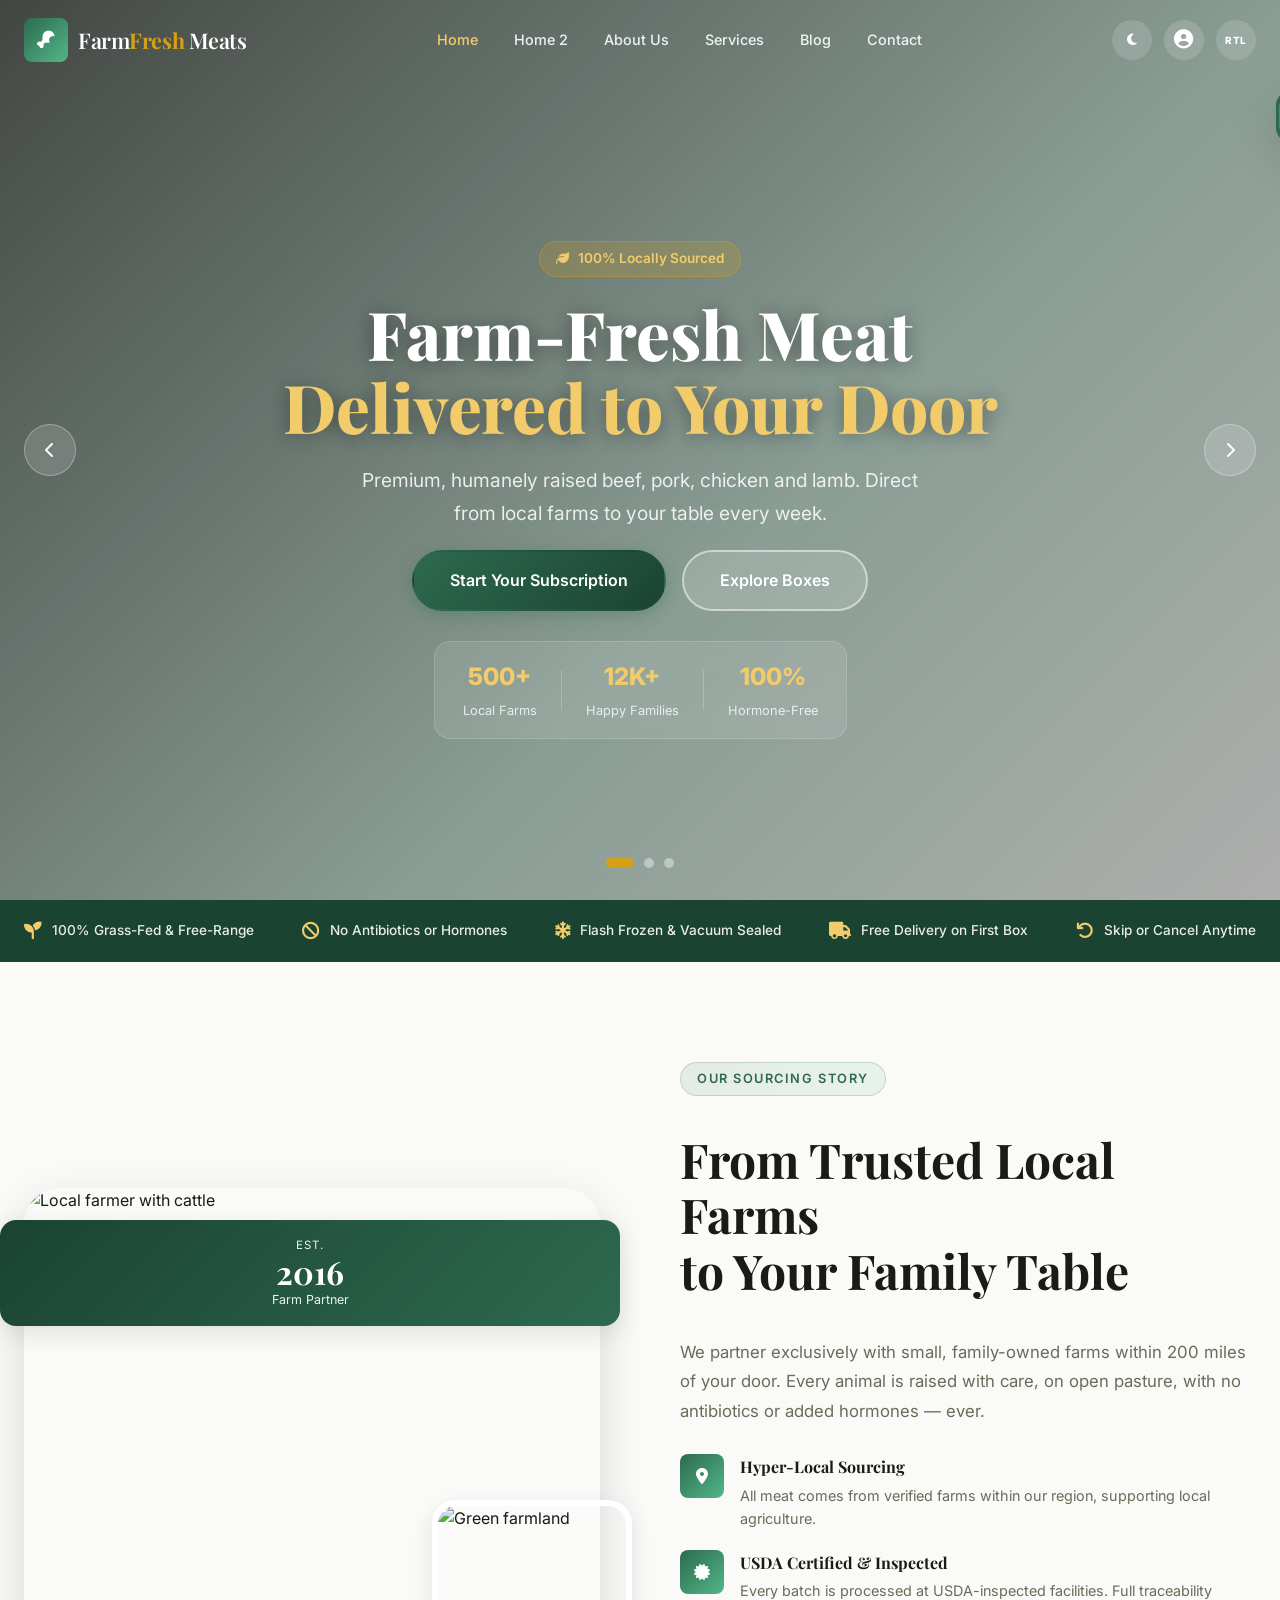
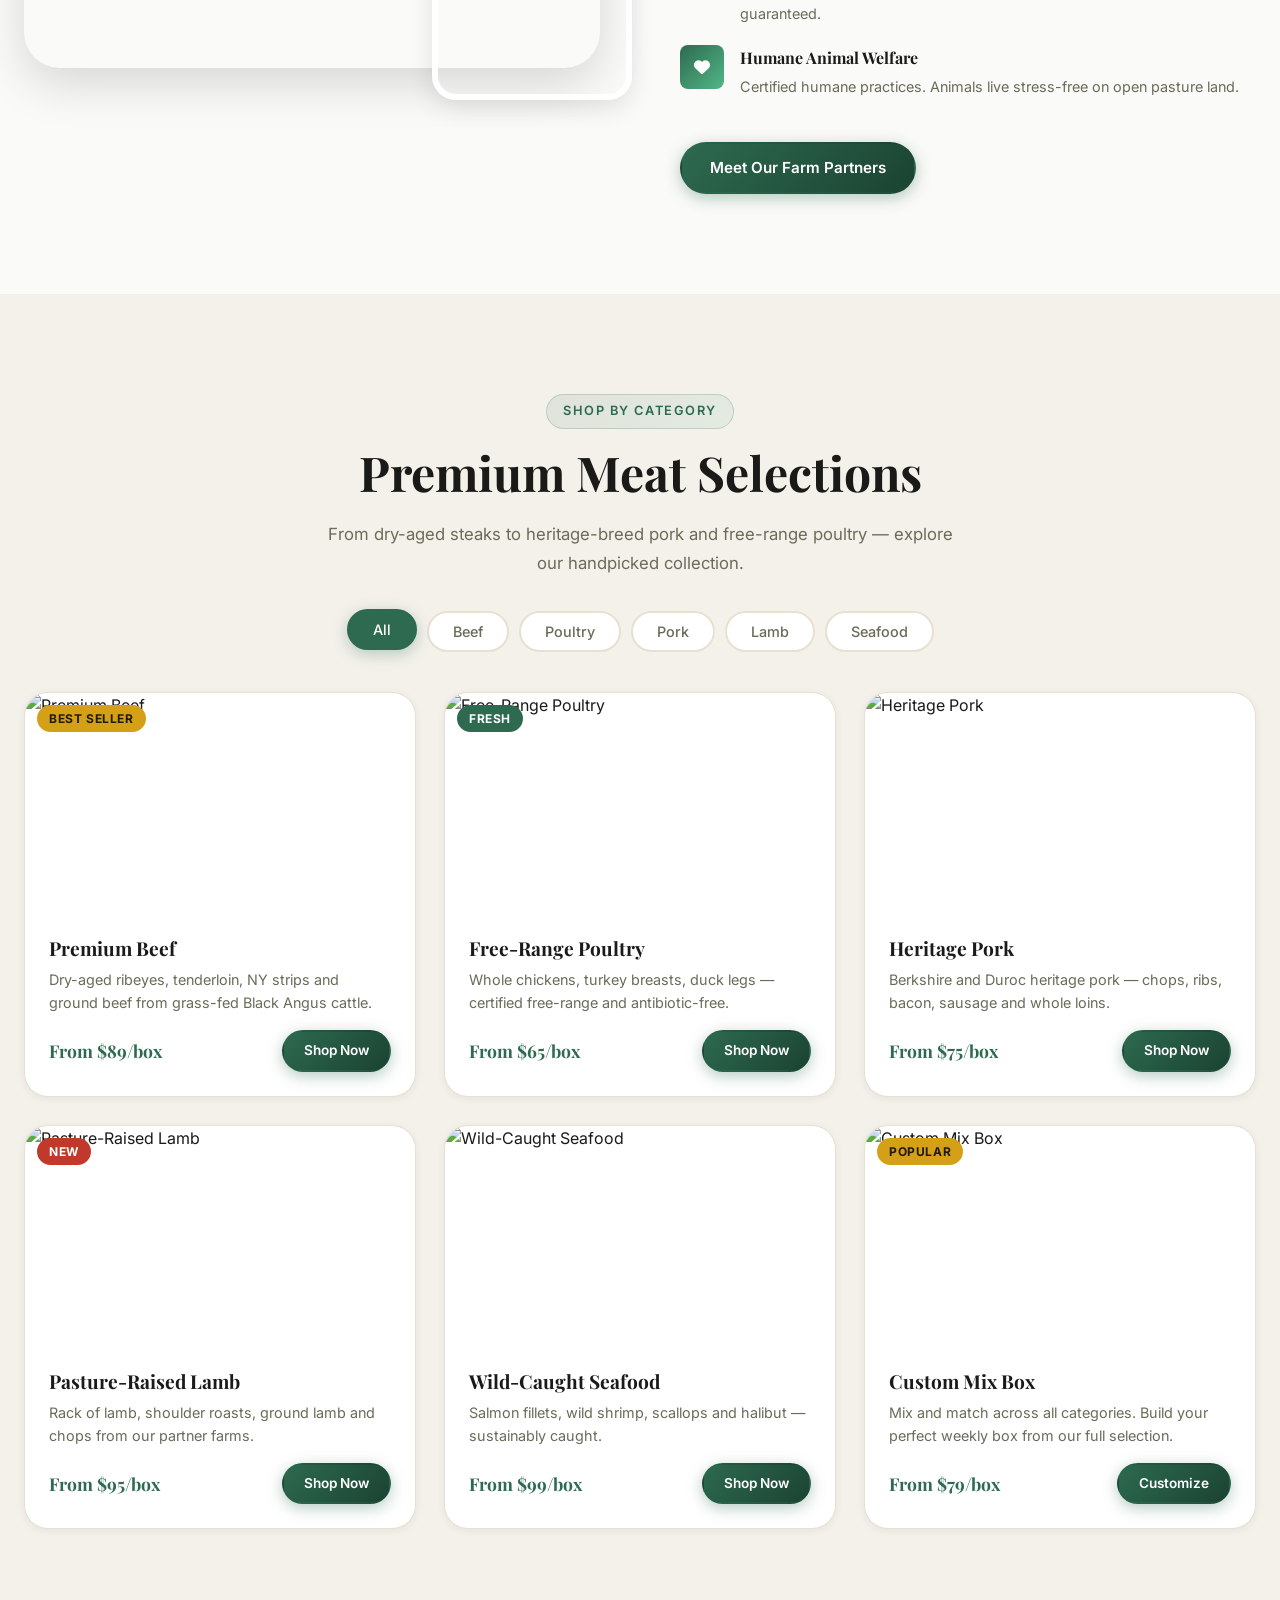
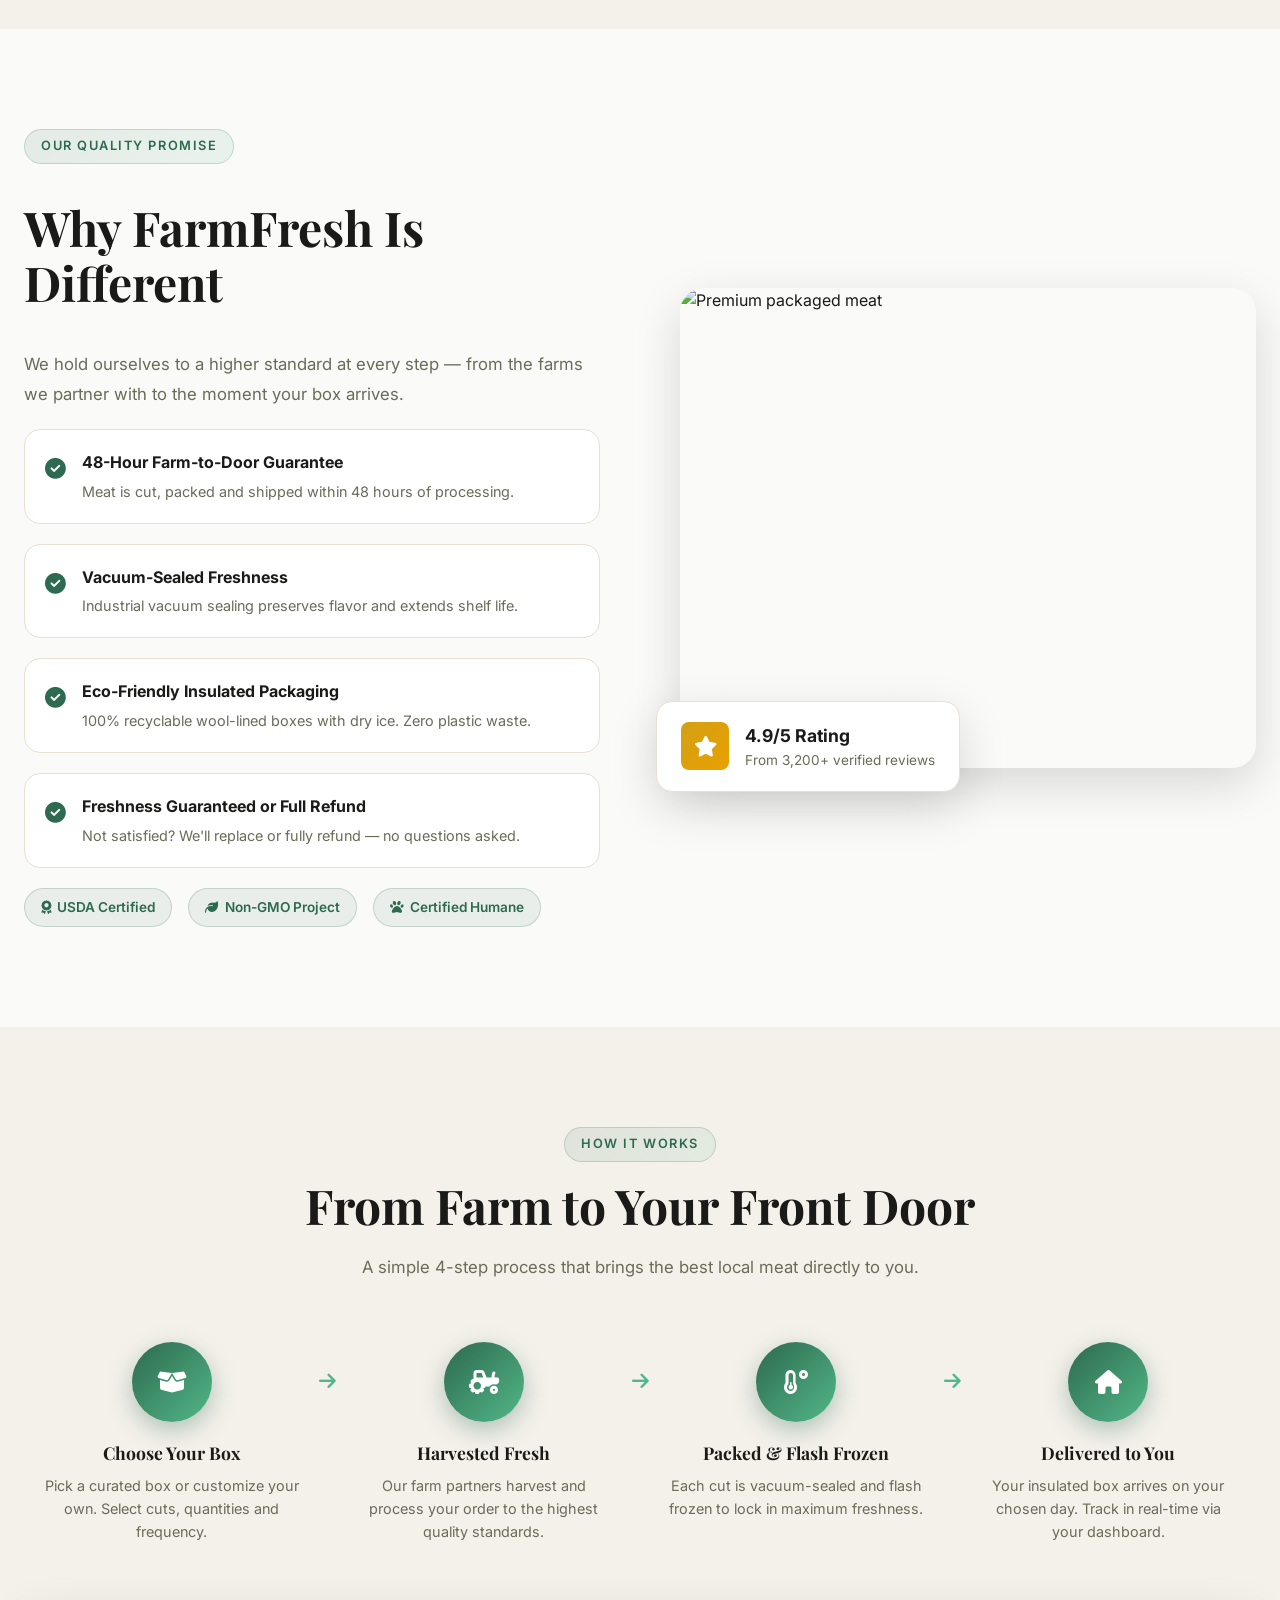
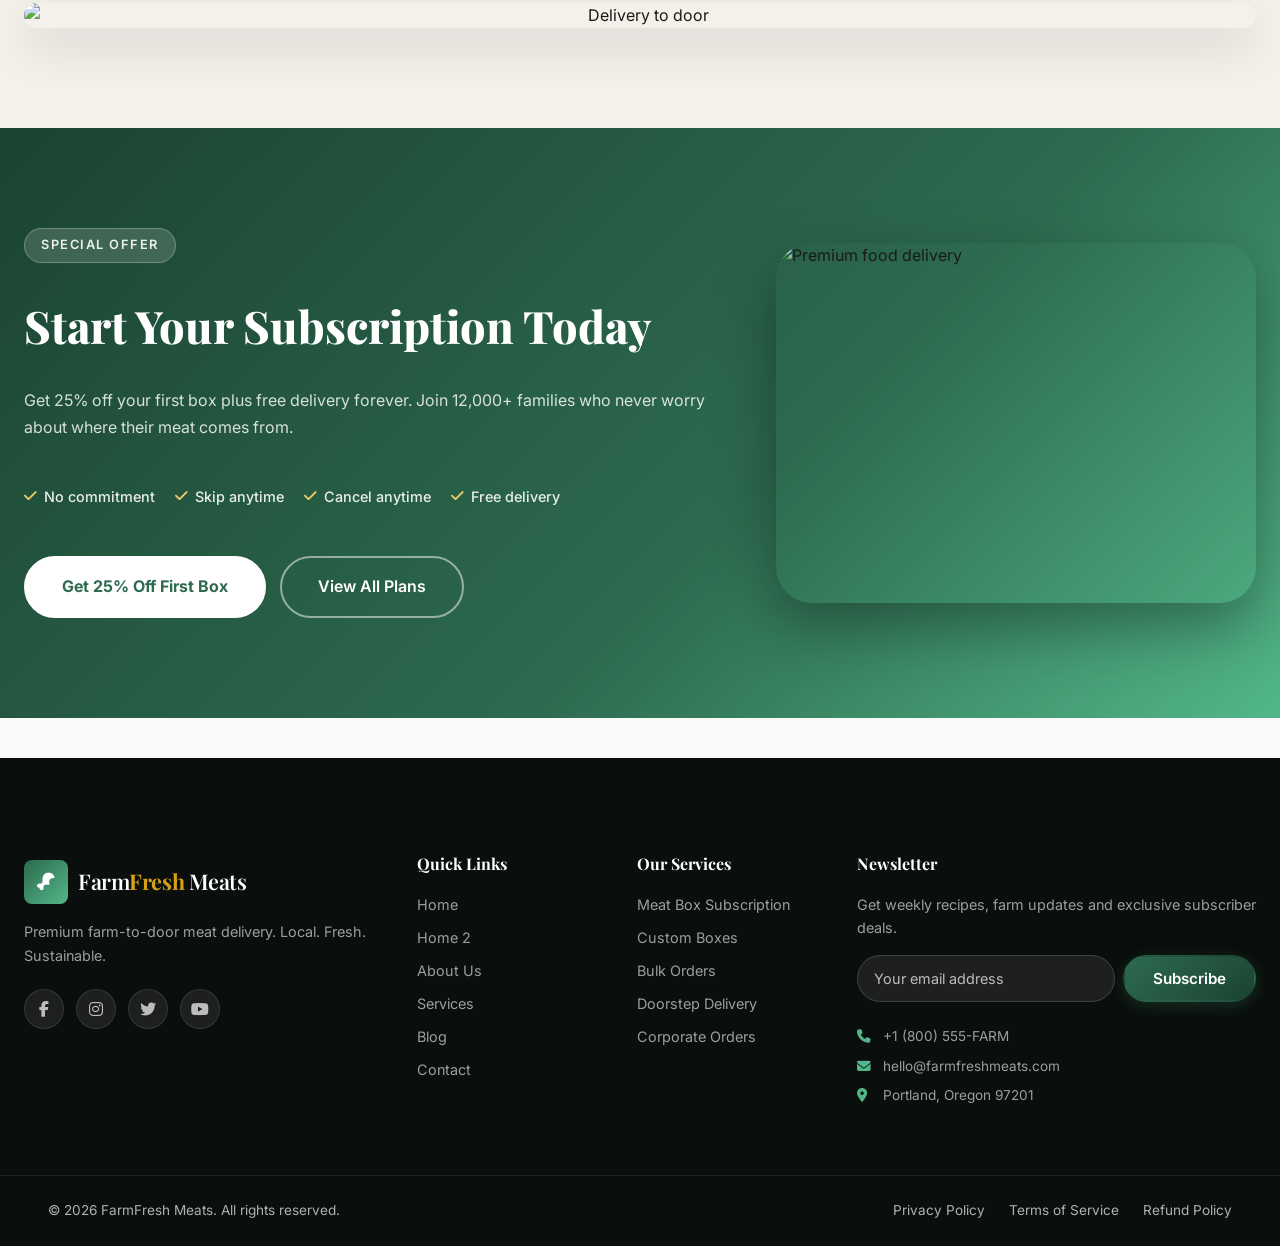
==== index.html @ 93641ef2 "first commit" ====
<!DOCTYPE html>
<html lang="en" data-theme="light">
<head>
  <meta charset="UTF-8" />
  <meta name="viewport" content="width=device-width, initial-scale=1.0" />
  <title>FarmFresh Meats – Premium Local Meat & Poultry Delivery</title>
  <meta name="description" content="Farm-to-door premium meat and poultry subscriptions. Fresh, local, humanely raised. Delivered weekly to your door." />
  <link rel="preconnect" href="https://fonts.googleapis.com" />
  <link href="https://fonts.googleapis.com/css2?family=Playfair+Display:wght@400;600;700;800&family=Inter:wght@300;400;500;600;700&display=swap" rel="stylesheet" />
  <link rel="stylesheet" href="https://cdnjs.cloudflare.com/ajax/libs/font-awesome/6.5.0/css/all.min.css" />
  <link rel="icon" type="image/svg+xml" href="favicon.svg" />
  <link rel="apple-touch-icon" href="favicon.svg" />
  <link rel="stylesheet" href="css/style.css" />
</head>
<body>

<!-- ===== NAVBAR ===== -->
<nav class="navbar" id="navbar">
  <div class="container nav-container">
    <a href="index.html" class="nav-logo">
      <span class="logo-icon"><i class="fas fa-drumstick-bite"></i></span>
      <span class="logo-text">Farm<strong>Fresh</strong> Meats</span>
    </a>
    <ul class="nav-menu" id="navMenu">
      <li class="nav-item"><a href="index.html" class="nav-link active">Home</a></li>
      <li class="nav-item"><a href="home2.html" class="nav-link">Home 2</a></li>
      <li class="nav-item"><a href="about.html" class="nav-link">About Us</a></li>
      <li class="nav-item"><a href="services.html" class="nav-link">Services</a></li>
      <li class="nav-item"><a href="blog.html" class="nav-link">Blog</a></li>
      <li class="nav-item"><a href="contact.html" class="nav-link">Contact</a></li>
    </ul>
    <div class="nav-actions">
      <button class="theme-toggle" id="themeToggle" aria-label="Toggle dark mode">
        <i class="fas fa-moon" id="themeIcon"></i>
      </button>
      <div class="profile-menu">
        <button class="profile-toggle" id="profileToggle" aria-label="Account menu" aria-haspopup="true" aria-expanded="false"><i class="fas fa-circle-user"></i></button>
        <ul class="profile-dropdown">
          <li><a href="login.html"><i class="fas fa-sign-in-alt"></i> Login</a></li>
          <li><a href="dashboard.html"><i class="fas fa-user"></i> User Dashboard</a></li>
          <li><a href="admin.html"><i class="fas fa-user-shield"></i> Admin Dashboard</a></li>
        </ul>
      </div>
      <button class="rtl-toggle" id="rtlToggle" aria-label="Switch to right-to-left layout" aria-pressed="false" title="RTL">RTL</button>
      <button class="hamburger" id="hamburger" aria-label="Toggle menu">
        <span></span><span></span><span></span>
      </button>
    </div>
  </div>
</nav>

<!-- ===== HERO SLIDER ===== -->
<section class="hero-slider" id="home">
  <div class="slides-wrapper" id="slidesWrapper">
    <div class="slide active" style="background-image: url('https://images.unsplash.com/photo-1546964124-0cce460f38ef?w=1600&q=80');">
      <div class="slide-overlay"></div>
      <div class="container slide-content">
        <span class="slide-tag animate-fade-up"><i class="fas fa-leaf"></i> 100% Locally Sourced</span>
        <h1 class="slide-title animate-fade-up">Farm-Fresh Meat<br><span class="text-accent">Delivered to Your Door</span></h1>
        <p class="slide-subtitle animate-fade-up">Premium, humanely raised beef, pork, chicken and lamb. Direct from local farms to your table every week.</p>
        <div class="slide-actions animate-fade-up">
          <a href="login.html#register" class="btn btn-primary btn-lg">Start Your Subscription</a>
          <a href="services.html" class="btn btn-ghost btn-lg">Explore Boxes</a>
        </div>
        <div class="slide-stats">
          <div class="stat"><strong>500+</strong><span>Local Farms</span></div>
          <div class="stat-divider"></div>
          <div class="stat"><strong>12K+</strong><span>Happy Families</span></div>
          <div class="stat-divider"></div>
          <div class="stat"><strong>100%</strong><span>Hormone-Free</span></div>
        </div>
      </div>
    </div>
    <div class="slide" style="background-image: url('https://images.unsplash.com/photo-1607623814075-e51df1bdc82f?w=1600&q=80');">
      <div class="slide-overlay"></div>
      <div class="container slide-content">
        <span class="slide-tag animate-fade-up"><i class="fas fa-drumstick-bite"></i> Premium Quality Cuts</span>
        <h1 class="slide-title animate-fade-up">Handpicked Cuts,<br><span class="text-accent">Expert Butchery</span></h1>
        <p class="slide-subtitle animate-fade-up">Every cut is hand-selected by our master butchers. No fillers, no preservatives — just honest, quality meat.</p>
        <div class="slide-actions animate-fade-up">
          <a href="services.html" class="btn btn-primary btn-lg">See Our Boxes</a>
          <a href="about.html" class="btn btn-ghost btn-lg">Our Story</a>
        </div>
      </div>
    </div>
    <div class="slide" style="background-image: url('https://images.unsplash.com/photo-1555939594-58d7cb561ad1?w=1600&q=80');">
      <div class="slide-overlay"></div>
      <div class="container slide-content">
        <span class="slide-tag animate-fade-up"><i class="fas fa-truck"></i> Free Weekly Delivery</span>
        <h1 class="slide-title animate-fade-up">Flexible Plans,<br><span class="text-accent">Zero Commitment</span></h1>
        <p class="slide-subtitle animate-fade-up">Pause, skip, or cancel anytime. Build your custom box, set your schedule.</p>
        <div class="slide-actions animate-fade-up">
          <a href="login.html#register" class="btn btn-primary btn-lg">Get Started Free</a>
          <a href="contact.html" class="btn btn-ghost btn-lg">Talk to Us</a>
        </div>
      </div>
    </div>
  </div>
  <button class="slider-btn prev" id="sliderPrev"><i class="fas fa-chevron-left"></i></button>
  <button class="slider-btn next" id="sliderNext"><i class="fas fa-chevron-right"></i></button>
  <div class="slider-dots" id="sliderDots">
    <button class="dot active" data-index="0"></button>
    <button class="dot" data-index="1"></button>
    <button class="dot" data-index="2"></button>
  </div>
</section>

<!-- ===== SECTION 1: TRUST BAR ===== -->
<section class="trust-bar">
  <div class="container trust-grid">
    <div class="trust-item"><i class="fas fa-seedling"></i><span>100% Grass-Fed &amp; Free-Range</span></div>
    <div class="trust-item"><i class="fas fa-ban"></i><span>No Antibiotics or Hormones</span></div>
    <div class="trust-item"><i class="fas fa-snowflake"></i><span>Flash Frozen &amp; Vacuum Sealed</span></div>
    <div class="trust-item"><i class="fas fa-truck"></i><span>Free Delivery on First Box</span></div>
    <div class="trust-item"><i class="fas fa-undo"></i><span>Skip or Cancel Anytime</span></div>
  </div>
</section>

<!-- ===== SECTION 2: FARM SOURCING STORY ===== -->
<section class="section farm-story" id="story">
  <div class="container">
    <div class="story-grid">
      <div class="story-images" data-aos="fade-right">
        <div class="story-img-main">
          <img src="https://images.unsplash.com/photo-1570042225831-d98fa7577f1e?w=600&q=80" alt="Local farmer with cattle" loading="lazy" />
        </div>
        <div class="story-img-secondary">
          <img src="https://images.unsplash.com/photo-1500382017468-9049fed747ef?w=400&q=80" alt="Green farmland" loading="lazy" />
        </div>
        <div class="story-badge">
          <span class="badge-year">Est.</span>
          <strong>2016</strong>
          <span>Farm Partner</span>
        </div>
      </div>
      <div class="story-content" data-aos="fade-left">
        <span class="section-tag">Our Sourcing Story</span>
        <h2 class="section-title">From Trusted Local Farms<br>to Your Family Table</h2>
        <p class="section-desc">We partner exclusively with small, family-owned farms within 200 miles of your door. Every animal is raised with care, on open pasture, with no antibiotics or added hormones — ever.</p>
        <div class="story-features">
          <div class="story-feature">
            <div class="feature-icon"><i class="fas fa-map-marker-alt"></i></div>
            <div>
              <strong>Hyper-Local Sourcing</strong>
              <p>All meat comes from verified farms within our region, supporting local agriculture.</p>
            </div>
          </div>
          <div class="story-feature">
            <div class="feature-icon"><i class="fas fa-certificate"></i></div>
            <div>
              <strong>USDA Certified &amp; Inspected</strong>
              <p>Every batch is processed at USDA-inspected facilities. Full traceability guaranteed.</p>
            </div>
          </div>
          <div class="story-feature">
            <div class="feature-icon"><i class="fas fa-heart"></i></div>
            <div>
              <strong>Humane Animal Welfare</strong>
              <p>Certified humane practices. Animals live stress-free on open pasture land.</p>
            </div>
          </div>
        </div>
        <a href="about.html" class="btn btn-primary mt-4">Meet Our Farm Partners</a>
      </div>
    </div>
  </div>
</section>

<!-- ===== SECTION 3: FEATURED MEAT CATEGORIES ===== -->
<section class="section section-alt categories-section" id="categories">
  <div class="container">
    <div class="section-header text-center" data-aos="fade-up">
      <span class="section-tag">Shop by Category</span>
      <h2 class="section-title">Premium Meat Selections</h2>
      <p class="section-desc">From dry-aged steaks to heritage-breed pork and free-range poultry — explore our handpicked collection.</p>
    </div>
    <div class="filter-tabs" data-aos="fade-up">
      <button class="filter-btn active" data-filter="all">All</button>
      <button class="filter-btn" data-filter="beef">Beef</button>
      <button class="filter-btn" data-filter="poultry">Poultry</button>
      <button class="filter-btn" data-filter="pork">Pork</button>
      <button class="filter-btn" data-filter="lamb">Lamb</button>
      <button class="filter-btn" data-filter="seafood">Seafood</button>
    </div>
    <div class="categories-grid" id="categoriesGrid">
      <div class="category-card" data-category="beef" data-aos="fade-up">
        <div class="cat-img">
          <img src="https://images.unsplash.com/photo-1529692236671-f1f6cf9683ba?w=500&q=80" alt="Premium Beef" loading="lazy" />
          <span class="cat-badge">Best Seller</span>
        </div>
        <div class="cat-body">
          <h3>Premium Beef</h3>
          <p>Dry-aged ribeyes, tenderloin, NY strips and ground beef from grass-fed Black Angus cattle.</p>
          <div class="cat-footer">
            <span class="cat-price">From $89/box</span>
            <a href="services.html" class="btn btn-sm btn-primary">Shop Now</a>
          </div>
        </div>
      </div>
      <div class="category-card" data-category="poultry" data-aos="fade-up" data-aos-delay="100">
        <div class="cat-img">
          <img src="https://images.unsplash.com/photo-1587593810167-a84920ea0781?w=500&q=80" alt="Free-Range Poultry" loading="lazy" />
          <span class="cat-badge fresh">Fresh</span>
        </div>
        <div class="cat-body">
          <h3>Free-Range Poultry</h3>
          <p>Whole chickens, turkey breasts, duck legs — certified free-range and antibiotic-free.</p>
          <div class="cat-footer">
            <span class="cat-price">From $65/box</span>
            <a href="services.html" class="btn btn-sm btn-primary">Shop Now</a>
          </div>
        </div>
      </div>
      <div class="category-card" data-category="pork" data-aos="fade-up" data-aos-delay="200">
        <div class="cat-img">
          <img src="https://images.unsplash.com/photo-1432139555190-58524dae6a55?w=500&q=80" alt="Heritage Pork" loading="lazy" />
        </div>
        <div class="cat-body">
          <h3>Heritage Pork</h3>
          <p>Berkshire and Duroc heritage pork — chops, ribs, bacon, sausage and whole loins.</p>
          <div class="cat-footer">
            <span class="cat-price">From $75/box</span>
            <a href="services.html" class="btn btn-sm btn-primary">Shop Now</a>
          </div>
        </div>
      </div>
      <div class="category-card" data-category="lamb" data-aos="fade-up" data-aos-delay="300">
        <div class="cat-img">
          <img src="https://images.unsplash.com/photo-1604908177453-7462950a6a3b?w=500&q=80" alt="Pasture-Raised Lamb" loading="lazy" />
          <span class="cat-badge new">New</span>
        </div>
        <div class="cat-body">
          <h3>Pasture-Raised Lamb</h3>
          <p>Rack of lamb, shoulder roasts, ground lamb and chops from our partner farms.</p>
          <div class="cat-footer">
            <span class="cat-price">From $95/box</span>
            <a href="services.html" class="btn btn-sm btn-primary">Shop Now</a>
          </div>
        </div>
      </div>
      <div class="category-card" data-category="seafood" data-aos="fade-up" data-aos-delay="400">
        <div class="cat-img">
          <img src="https://images.unsplash.com/photo-1534482421-64566f976cfa?w=500&q=80" alt="Wild-Caught Seafood" loading="lazy" />
        </div>
        <div class="cat-body">
          <h3>Wild-Caught Seafood</h3>
          <p>Salmon fillets, wild shrimp, scallops and halibut — sustainably caught.</p>
          <div class="cat-footer">
            <span class="cat-price">From $99/box</span>
            <a href="services.html" class="btn btn-sm btn-primary">Shop Now</a>
          </div>
        </div>
      </div>
      <div class="category-card" data-category="beef" data-aos="fade-up" data-aos-delay="500">
        <div class="cat-img">
          <img src="https://images.unsplash.com/photo-1615141982883-c7ad0e69fd62?w=500&q=80" alt="Custom Mix Box" loading="lazy" />
          <span class="cat-badge">Popular</span>
        </div>
        <div class="cat-body">
          <h3>Custom Mix Box</h3>
          <p>Mix and match across all categories. Build your perfect weekly box from our full selection.</p>
          <div class="cat-footer">
            <span class="cat-price">From $79/box</span>
            <a href="services.html" class="btn btn-sm btn-primary">Customize</a>
          </div>
        </div>
      </div>
    </div>
  </div>
</section>

<!-- ===== SECTION 4: QUALITY PROMISE ===== -->
<section class="section quality-section" id="quality">
  <div class="container">
    <div class="quality-grid">
      <div class="quality-content" data-aos="fade-right">
        <span class="section-tag">Our Quality Promise</span>
        <h2 class="section-title">Why FarmFresh Is Different</h2>
        <p class="section-desc">We hold ourselves to a higher standard at every step — from the farms we partner with to the moment your box arrives.</p>
        <div class="quality-list">
          <div class="quality-item">
            <div class="q-icon"><i class="fas fa-check-circle"></i></div>
            <div class="q-text">
              <strong>48-Hour Farm-to-Door Guarantee</strong>
              <p>Meat is cut, packed and shipped within 48 hours of processing.</p>
            </div>
          </div>
          <div class="quality-item">
            <div class="q-icon"><i class="fas fa-check-circle"></i></div>
            <div class="q-text">
              <strong>Vacuum-Sealed Freshness</strong>
              <p>Industrial vacuum sealing preserves flavor and extends shelf life.</p>
            </div>
          </div>
          <div class="quality-item">
            <div class="q-icon"><i class="fas fa-check-circle"></i></div>
            <div class="q-text">
              <strong>Eco-Friendly Insulated Packaging</strong>
              <p>100% recyclable wool-lined boxes with dry ice. Zero plastic waste.</p>
            </div>
          </div>
          <div class="quality-item">
            <div class="q-icon"><i class="fas fa-check-circle"></i></div>
            <div class="q-text">
              <strong>Freshness Guaranteed or Full Refund</strong>
              <p>Not satisfied? We'll replace or fully refund — no questions asked.</p>
            </div>
          </div>
        </div>
        <div class="quality-certs">
          <div class="cert"><i class="fas fa-award"></i> USDA Certified</div>
          <div class="cert"><i class="fas fa-leaf"></i> Non-GMO Project</div>
          <div class="cert"><i class="fas fa-paw"></i> Certified Humane</div>
        </div>
      </div>
      <div class="quality-visual" data-aos="fade-left">
        <img src="https://images.unsplash.com/photo-1544025162-d76694265947?w=600&q=80" alt="Premium packaged meat" loading="lazy" class="quality-img" />
        <div class="quality-card">
          <div class="qc-icon"><i class="fas fa-star"></i></div>
          <div>
            <strong>4.9/5 Rating</strong>
            <p>From 3,200+ verified reviews</p>
          </div>
        </div>
      </div>
    </div>
  </div>
</section>

<!-- ===== SECTION 5: DELIVERY PROCESS ===== -->
<section class="section section-alt delivery-section" id="delivery">
  <div class="container">
    <div class="section-header text-center" data-aos="fade-up">
      <span class="section-tag">How It Works</span>
      <h2 class="section-title">From Farm to Your Front Door</h2>
      <p class="section-desc">A simple 4-step process that brings the best local meat directly to you.</p>
    </div>
    <div class="process-steps" data-aos="fade-up">
      <div class="process-step">
        <div class="step-icon"><i class="fas fa-box-open"></i></div>
        <h3>Choose Your Box</h3>
        <p>Pick a curated box or customize your own. Select cuts, quantities and frequency.</p>
      </div>
      <div class="process-connector"><i class="fas fa-arrow-right"></i></div>
      <div class="process-step">
        <div class="step-icon"><i class="fas fa-tractor"></i></div>
        <h3>Harvested Fresh</h3>
        <p>Our farm partners harvest and process your order to the highest quality standards.</p>
      </div>
      <div class="process-connector"><i class="fas fa-arrow-right"></i></div>
      <div class="process-step">
        <div class="step-icon"><i class="fas fa-temperature-low"></i></div>
        <h3>Packed &amp; Flash Frozen</h3>
        <p>Each cut is vacuum-sealed and flash frozen to lock in maximum freshness.</p>
      </div>
      <div class="process-connector"><i class="fas fa-arrow-right"></i></div>
      <div class="process-step">
        <div class="step-icon"><i class="fas fa-home"></i></div>
        <h3>Delivered to You</h3>
        <p>Your insulated box arrives on your chosen day. Track in real-time via your dashboard.</p>
      </div>
    </div>
    <div class="text-center mt-5" data-aos="fade-up">
      <img src="https://images.unsplash.com/photo-1587293852726-70cdb56c2866?w=1000&q=80" alt="Delivery to door" loading="lazy" class="delivery-img" />
    </div>
  </div>
</section>

<!-- ===== SECTION 6: SUBSCRIPTION CTA ===== -->
<section class="section cta-section" id="subscribe">
  <div class="container">
    <div class="cta-inner" data-aos="fade-up">
      <div class="cta-content">
        <span class="section-tag light">Special Offer</span>
        <h2 class="cta-title">Start Your Subscription Today</h2>
        <p class="cta-desc">Get 25% off your first box plus free delivery forever. Join 12,000+ families who never worry about where their meat comes from.</p>
        <div class="cta-features">
          <span><i class="fas fa-check"></i> No commitment</span>
          <span><i class="fas fa-check"></i> Skip anytime</span>
          <span><i class="fas fa-check"></i> Cancel anytime</span>
          <span><i class="fas fa-check"></i> Free delivery</span>
        </div>
        <div class="cta-actions">
          <a href="login.html#register" class="btn btn-white btn-lg">Get 25% Off First Box</a>
          <a href="services.html" class="btn btn-outline-white btn-lg">View All Plans</a>
        </div>
      </div>
      <div class="cta-image">
        <img src="https://images.unsplash.com/photo-1504674900247-0877df9cc836?w=600&q=80" alt="Premium food delivery" loading="lazy" />
      </div>
    </div>
  </div>
</section>

<!-- ===== FOOTER ===== -->
<footer class="footer">
  <div class="container footer-top">
    <div class="footer-brand">
      <a href="index.html" class="nav-logo">
        <span class="logo-icon"><i class="fas fa-drumstick-bite"></i></span>
        <span class="logo-text">Farm<strong>Fresh</strong> Meats</span>
      </a>
      <p>Premium farm-to-door meat delivery. Local. Fresh. Sustainable.</p>
      <div class="footer-social">
        <a href="#" aria-label="Facebook"><i class="fab fa-facebook-f"></i></a>
        <a href="#" aria-label="Instagram"><i class="fab fa-instagram"></i></a>
        <a href="#" aria-label="Twitter"><i class="fab fa-twitter"></i></a>
        <a href="#" aria-label="YouTube"><i class="fab fa-youtube"></i></a>
      </div>
    </div>
    <div class="footer-links">
      <h4>Quick Links</h4>
      <ul>
        <li><a href="index.html">Home</a></li>
        <li><a href="home2.html">Home 2</a></li>
        <li><a href="about.html">About Us</a></li>
        <li><a href="services.html">Services</a></li>
        <li><a href="blog.html">Blog</a></li>
        <li><a href="contact.html">Contact</a></li>
      </ul>
    </div>
    <div class="footer-links">
      <h4>Our Services</h4>
      <ul>
        <li><a href="services.html">Meat Box Subscription</a></li>
        <li><a href="services.html">Custom Boxes</a></li>
        <li><a href="services.html">Bulk Orders</a></li>
        <li><a href="services.html">Doorstep Delivery</a></li>
        <li><a href="services.html">Corporate Orders</a></li>
      </ul>
    </div>
    <div class="footer-newsletter">
      <h4>Newsletter</h4>
      <p>Get weekly recipes, farm updates and exclusive subscriber deals.</p>
      <form class="newsletter-form" id="footerNewsletter">
        <input type="email" placeholder="Your email address" required />
        <button type="submit" class="btn btn-primary">Subscribe</button>
      </form>
      <div class="footer-contact-info">
        <p><i class="fas fa-phone"></i> +1 (800) 555-FARM</p>
        <p><i class="fas fa-envelope"></i> hello@farmfreshmeats.com</p>
        <p><i class="fas fa-map-marker-alt"></i> Portland, Oregon 97201</p>
      </div>
    </div>
  </div>
  <div class="footer-bottom">
    <div class="container footer-bottom-inner">
      <p>&copy; 2026 FarmFresh Meats. All rights reserved.</p>
      <div class="footer-legal">
        <a href="#">Privacy Policy</a>
        <a href="#">Terms of Service</a>
        <a href="#">Refund Policy</a>
      </div>
    </div>
  </div>
</footer>

<button class="scroll-top" id="scrollTop" aria-label="Scroll to top"><i class="fas fa-arrow-up"></i></button>
<script src="js/main.js"></script>
</body>
</html>
---- css/style.css ----
/* ===================================================
   FARMFRESH MEATS – Global Stylesheet
   Theme: Fresh • Premium • Clean • Farm-to-Table
   =================================================== */

/* ===== CSS CUSTOM PROPERTIES ===== */
:root {
  --primary: #2d6a4f;
  --primary-dark: #1b4332;
  --primary-light: #52b788;
  --accent: #d4a017;
  --accent-light: #f2cc6b;
  --red-meat: #c0392b;
  --red-meat-light: #e74c3c;
  --bg: #fafaf8;
  --bg-alt: #f4f1eb;
  --surface: #ffffff;
  --surface-2: #f8f5f0;
  --border: #e8e0d0;
  --text: #1a1a18;
  --text-muted: #6b6b5a;
  --text-light: #9e9e8a;
  --shadow-sm: 0 2px 8px rgba(0,0,0,0.06);
  --shadow-md: 0 8px 24px rgba(0,0,0,0.10);
  --shadow-lg: 0 16px 48px rgba(0,0,0,0.14);
  --radius-sm: 8px;
  --radius-md: 16px;
  --radius-lg: 24px;
  --radius-xl: 36px;
  --navbar-h: 80px;
  --font-head: 'Playfair Display', Georgia, serif;
  --font-body: 'Inter', system-ui, sans-serif;
  --transition: 0.3s cubic-bezier(0.4, 0, 0.2, 1);
}

/* Dark mode */
[data-theme="dark"] {
  --bg: #0f1410;
  --bg-alt: #161d18;
  --surface: #1e2820;
  --surface-2: #243028;
  --border: #2e3d32;
  --text: #f0ede8;
  --text-muted: #a0a898;
  --text-light: #6a7568;
  --shadow-sm: 0 2px 8px rgba(0,0,0,0.3);
  --shadow-md: 0 8px 24px rgba(0,0,0,0.4);
  --shadow-lg: 0 16px 48px rgba(0,0,0,0.5);
}

/* ===== RESET & BASE ===== */
*, *::before, *::after { box-sizing: border-box; margin: 0; padding: 0; }

html {
  scroll-behavior: smooth;
  font-size: 16px;
  -webkit-text-size-adjust: 100%;
  scroll-padding-top: calc(var(--navbar-h) + 12px);
  overflow-x: hidden;
  overflow-x: clip;
  max-width: 100%;
}

/* Keep anchored sections clear of the fixed navbar */
section[id], div[id], footer[id] { scroll-margin-top: calc(var(--navbar-h) + 12px); }

body {
  font-family: var(--font-body);
  background-color: var(--bg);
  color: var(--text);
  line-height: 1.6;
  overflow-x: hidden;
  overflow-x: clip;
  width: 100%;
  max-width: 100%;
  position: relative;
  transition: background-color var(--transition), color var(--transition);
}

img, video, iframe { max-width: 100%; }
h1, h2, h3, h4, p, li, span { overflow-wrap: break-word; }
/* Flex/grid children must be allowed to shrink below content size,
   otherwise inputs, tables and long words force page-wide overflow */
.container, .section, .sd-main, .dash-main, .admin-main { min-width: 0; }
input, textarea, select { min-width: 0; max-width: 100%; }

img { max-width: 100%; height: auto; display: block; object-fit: cover; }
a { text-decoration: none; color: inherit; }
ul { list-style: none; }
button { cursor: pointer; border: none; background: none; font-family: inherit; }
input, textarea, select { font-family: inherit; outline: none; border: none; }

/* ===== TYPOGRAPHY ===== */
h1, h2, h3, h4, h5, h6 {
  font-family: var(--font-head);
  line-height: 1.2;
  color: var(--text);
}

/* ===== LAYOUT ===== */
.container {
  max-width: 1280px;
  margin: 0 auto;
  padding: 0 24px;
}

.section { padding: 100px 0; }
.section-alt { background-color: var(--bg-alt); }
.text-center { text-align: center; }
.mt-4 { margin-top: 1.5rem; }
.mt-5 { margin-top: 2.5rem; }

/* ===== SECTION HEADER ===== */
.section-tag {
  display: inline-flex;
  align-items: center;
  align-self: flex-start;
  width: fit-content;
  max-width: 100%;
  gap: 8px;
  background: linear-gradient(135deg, rgba(45,106,79,0.1), rgba(82,183,136,0.1));
  color: var(--primary);
  font-size: 0.8rem;
  font-weight: 600;
  letter-spacing: 0.12em;
  text-transform: uppercase;
  padding: 6px 16px;
  border-radius: 50px;
  border: 1px solid rgba(45,106,79,0.2);
  margin-bottom: 16px;
}
.section-header.text-center .section-tag { align-self: center; }
.section-tag.light {
  background: rgba(255,255,255,0.15);
  color: #fff;
  border-color: rgba(255,255,255,0.3);
}

.section-title {
  font-size: clamp(2rem, 4vw, 3rem);
  font-weight: 700;
  margin-bottom: 20px;
  line-height: 1.15;
}

.section-desc {
  font-size: 1.05rem;
  color: var(--text-muted);
  max-width: 640px;
  line-height: 1.75;
}
.section-header.text-center .section-desc { margin: 0 auto; }

/* ===== BUTTONS ===== */
.btn {
  display: inline-flex;
  align-items: center;
  gap: 8px;
  padding: 12px 28px;
  border-radius: 50px;
  font-size: 0.95rem;
  font-weight: 600;
  font-family: var(--font-body);
  transition: all var(--transition);
  cursor: pointer;
  white-space: nowrap;
  border: 2px solid transparent;
}

.btn-primary {
  background: linear-gradient(135deg, var(--primary), var(--primary-dark));
  color: #fff;
  box-shadow: 0 4px 15px rgba(45,106,79,0.35);
}
.btn-primary:hover {
  background: linear-gradient(135deg, var(--primary-dark), #0d2b1e);
  transform: translateY(-2px);
  box-shadow: 0 8px 25px rgba(45,106,79,0.45);
}

.btn-outline {
  background: transparent;
  color: var(--primary);
  border-color: var(--primary);
}
.btn-outline:hover {
  background: var(--primary);
  color: #fff;
  transform: translateY(-2px);
}

.btn-ghost {
  background: rgba(255,255,255,0.15);
  color: #fff;
  border-color: rgba(255,255,255,0.5);
  backdrop-filter: blur(10px);
}
.btn-ghost:hover {
  background: rgba(255,255,255,0.25);
  transform: translateY(-2px);
}

.btn-white {
  background: #fff;
  color: var(--primary-dark);
  border-color: #fff;
  font-weight: 700;
}
.btn-white:hover {
  background: var(--accent);
  color: #fff;
  border-color: var(--accent);
  transform: translateY(-2px);
  box-shadow: 0 8px 25px rgba(212,160,23,0.4);
}

.btn-outline-white {
  background: transparent;
  color: #fff;
  border-color: rgba(255,255,255,0.6);
}
.btn-outline-white:hover {
  background: rgba(255,255,255,0.15);
  transform: translateY(-2px);
}

.btn-danger { background: var(--red-meat); color: #fff; }
.btn-danger:hover { background: #a93226; transform: translateY(-2px); }

.btn-lg { padding: 16px 36px; font-size: 1rem; }
.btn-sm { padding: 8px 20px; font-size: 0.85rem; }

/* ===== NAVBAR ===== */
.navbar {
  position: fixed;
  top: 0;
  left: 0;
  right: 0;
  z-index: 1000;
  height: var(--navbar-h);
  background: transparent;
  transition: all var(--transition);
}
.navbar.scrolled {
  background: var(--surface);
  box-shadow: var(--shadow-md);
  height: 68px;
}
.navbar.scrolled .nav-link { color: var(--text); }

.nav-container {
  display: flex;
  align-items: center;
  justify-content: space-between;
  height: 100%;
  gap: 20px;
}

.nav-logo {
  display: flex;
  align-items: center;
  gap: 10px;
  color: #fff;
  transition: color var(--transition);
}
.navbar.scrolled .nav-logo { color: var(--text); }

.logo-icon {
  width: 44px;
  height: 44px;
  background: linear-gradient(135deg, var(--primary), var(--primary-light));
  border-radius: var(--radius-sm);
  display: flex;
  align-items: center;
  justify-content: center;
  color: #fff;
  font-size: 1.1rem;
  flex-shrink: 0;
}

.logo-text {
  font-family: var(--font-head);
  font-size: 1.35rem;
  font-weight: 600;
  letter-spacing: -0.02em;
}
.logo-text strong { color: var(--accent); }

.nav-menu {
  display: flex;
  align-items: center;
  gap: 4px;
}

.nav-item { position: relative; }

.nav-link {
  display: inline-flex;
  align-items: center;
  padding: 10px 16px;
  color: rgba(255,255,255,0.9);
  font-size: 0.9rem;
  font-weight: 500;
  border-radius: var(--radius-sm);
  transition: all var(--transition);
}
.nav-link:hover, .nav-link.active { color: var(--accent-light); }
.navbar.scrolled .nav-link:hover { color: var(--primary); background: rgba(45,106,79,0.08); }
.navbar.scrolled .nav-link.active { color: var(--primary); }

.nav-actions {
  display: flex;
  align-items: center;
  gap: 12px;
}

.theme-toggle {
  width: 40px;
  height: 40px;
  border-radius: 50%;
  background: rgba(255,255,255,0.15);
  color: #fff;
  display: flex;
  align-items: center;
  justify-content: center;
  transition: all var(--transition);
  backdrop-filter: blur(10px);
}
.navbar.scrolled .theme-toggle {
  background: var(--bg-alt);
  color: var(--text);
}
.theme-toggle:hover { background: var(--accent); color: #fff; transform: rotate(20deg); }

/* Profile menu (click dropdown) */
.profile-menu { position: relative; }
.profile-toggle {
  width: 40px;
  height: 40px;
  border-radius: 50%;
  background: rgba(255,255,255,0.15);
  color: #fff;
  display: flex;
  align-items: center;
  justify-content: center;
  font-size: 1.2rem;
  transition: all var(--transition);
  backdrop-filter: blur(10px);
}
.navbar.scrolled .profile-toggle {
  background: var(--bg-alt);
  color: var(--text);
}
.profile-toggle:hover, .profile-menu.open .profile-toggle { background: var(--accent); color: #221a00; }
.profile-dropdown {
  position: absolute;
  top: calc(100% + 12px);
  right: 0;
  background: var(--surface);
  border: 1px solid var(--border);
  border-radius: var(--radius-md);
  box-shadow: var(--shadow-lg);
  min-width: 220px;
  padding: 8px;
  opacity: 0;
  visibility: hidden;
  transform: translateY(8px);
  transition: all var(--transition);
  z-index: 1001;
}
.profile-menu.open .profile-dropdown {
  opacity: 1;
  visibility: visible;
  transform: translateY(0);
}
.profile-dropdown li a {
  display: flex;
  align-items: center;
  gap: 10px;
  padding: 10px 14px;
  color: var(--text);
  font-size: 0.9rem;
  font-weight: 500;
  border-radius: var(--radius-sm);
  transition: all var(--transition);
  white-space: nowrap;
}
.profile-dropdown li a i { width: 18px; text-align: center; color: var(--text-muted); transition: color var(--transition); }
.profile-dropdown li a:hover { background: rgba(45,106,79,0.08); color: var(--primary); }
.profile-dropdown li a:hover i { color: var(--primary); }
[data-theme="dark"] .profile-dropdown li a:hover { background: rgba(125,211,165,0.12); color: #7dd3a5; }
[data-theme="dark"] .profile-dropdown li a:hover i { color: #7dd3a5; }

/* RTL toggle — same 40px circle size as theme/profile icons */
.rtl-toggle {
  width: 40px;
  height: 40px;
  border-radius: 50%;
  background: rgba(255,255,255,0.15);
  color: #fff;
  font-size: 0.62rem;
  font-weight: 800;
  letter-spacing: 0.04em;
  font-family: var(--font-body);
  display: flex;
  align-items: center;
  justify-content: center;
  transition: all var(--transition);
  backdrop-filter: blur(10px);
  white-space: nowrap;
  flex-shrink: 0;
}
.navbar.scrolled .rtl-toggle {
  background: var(--bg-alt);
  color: var(--text);
}
.rtl-toggle:hover, .rtl-toggle.active { background: var(--accent); color: #221a00; }

.hamburger {
  display: none;
  flex-direction: column;
  gap: 5px;
  padding: 4px;
}
.hamburger span {
  width: 24px;
  height: 2px;
  background: #fff;
  border-radius: 2px;
  transition: all var(--transition);
  display: block;
}
.navbar.scrolled .hamburger span { background: var(--text); }
.hamburger.open span:nth-child(1) { transform: translateY(7px) rotate(45deg); }
.hamburger.open span:nth-child(2) { opacity: 0; }
.hamburger.open span:nth-child(3) { transform: translateY(-7px) rotate(-45deg); }

/* ===== HERO SLIDER ===== */
.hero-slider {
  position: relative;
  height: 100vh;
  min-height: 600px;
  overflow: hidden;
}

.slides-wrapper {
  width: 100%;
  height: 100%;
  position: relative;
}

.slide {
  position: absolute;
  inset: 0;
  background-size: cover;
  background-position: center;
  display: flex;
  align-items: center;
  opacity: 0;
  transition: opacity 0.8s ease;
}
.slide.active { opacity: 1; z-index: 1; }

.slide-overlay {
  position: absolute;
  inset: 0;
  background: linear-gradient(135deg, rgba(15,20,16,0.78) 0%, rgba(27,67,50,0.5) 60%, rgba(0,0,0,0.3) 100%);
}

.slide-content {
  position: relative;
  z-index: 2;
  padding-top: var(--navbar-h);
  display: flex;
  flex-direction: column;
  align-items: center;
  text-align: center;
  gap: 20px;
  max-width: 780px;
  margin: 0 auto;
  width: 100%;
}
/* Flex children with align-items:center size to content — cap them so
   long lines wrap inside narrow viewports instead of overflowing */
.slide-content > * { max-width: 100%; }
.slide-title, .slide-subtitle { width: 100%; }

.slide-tag {
  display: inline-flex;
  align-items: center;
  gap: 8px;
  background: rgba(212,160,23,0.2);
  color: var(--accent-light);
  font-size: 0.85rem;
  font-weight: 600;
  padding: 6px 16px;
  border-radius: 50px;
  border: 1px solid rgba(212,160,23,0.4);
  width: fit-content;
  max-width: 100%;
}

.slide-title {
  font-size: clamp(2.5rem, 5.5vw, 4.2rem);
  color: #fff;
  font-weight: 800;
  line-height: 1.1;
  text-shadow: 0 2px 20px rgba(0,0,0,0.4);
}

.text-accent { color: var(--accent-light); }

.slide-subtitle {
  font-size: clamp(1rem, 2vw, 1.2rem);
  color: rgba(255,255,255,0.85);
  max-width: 560px;
  margin: 0 auto;
  line-height: 1.7;
}

.slide-actions { display: flex; gap: 16px; flex-wrap: wrap; justify-content: center; width: 100%; max-width: 100%; }

.slide-stats {
  display: flex;
  align-items: center;
  gap: 24px;
  background: rgba(255,255,255,0.1);
  backdrop-filter: blur(10px);
  padding: 16px 28px;
  border-radius: var(--radius-md);
  border: 1px solid rgba(255,255,255,0.15);
  width: fit-content;
  max-width: 100%;
  margin: 10px auto 0;
}

.stat { text-align: center; }
.stat strong { display: block; font-size: 1.5rem; font-weight: 800; color: var(--accent-light); }
.stat span { font-size: 0.8rem; color: rgba(255,255,255,0.8); }
.stat-divider { width: 1px; height: 40px; background: rgba(255,255,255,0.2); }

.slider-btn {
  position: absolute;
  top: 50%;
  transform: translateY(-50%);
  z-index: 10;
  width: 52px;
  height: 52px;
  border-radius: 50%;
  background: rgba(255,255,255,0.15);
  color: #fff;
  font-size: 1rem;
  backdrop-filter: blur(10px);
  border: 1px solid rgba(255,255,255,0.3);
  transition: all var(--transition);
  display: flex;
  align-items: center;
  justify-content: center;
}
.slider-btn:hover { background: var(--primary); border-color: var(--primary); transform: translateY(-50%) scale(1.1); }
.slider-btn.prev { left: 24px; }
.slider-btn.next { right: 24px; }

.slider-dots {
  position: absolute;
  bottom: 32px;
  left: 50%;
  transform: translateX(-50%);
  z-index: 10;
  display: flex;
  gap: 10px;
}
.dot {
  width: 10px;
  height: 10px;
  border-radius: 50%;
  background: rgba(255,255,255,0.4);
  transition: all var(--transition);
}
.dot.active {
  background: var(--accent);
  width: 28px;
  border-radius: 5px;
}

/* ===== TRUST BAR ===== */
.trust-bar {
  background: var(--primary-dark);
  padding: 20px 0;
}

.trust-grid {
  display: flex;
  align-items: center;
  justify-content: space-between;
  gap: 20px;
  flex-wrap: wrap;
}

.trust-item {
  display: flex;
  align-items: center;
  gap: 10px;
  color: rgba(255,255,255,0.9);
  font-size: 0.85rem;
  font-weight: 500;
}
.trust-item i { color: var(--accent-light); font-size: 1.1rem; }

/* ===== FARM STORY ===== */
.story-grid {
  display: grid;
  grid-template-columns: 1fr 1fr;
  gap: 80px;
  align-items: center;
}

.story-images {
  position: relative;
}

.story-img-main {
  border-radius: var(--radius-lg);
  overflow: hidden;
  box-shadow: var(--shadow-lg);
  height: 480px;
}
.story-img-main img { width: 100%; height: 100%; object-fit: cover; }

.story-img-secondary {
  position: absolute;
  bottom: -40px;
  right: -40px;
  width: 220px;
  height: 180px;
  border-radius: var(--radius-md);
  overflow: hidden;
  border: 6px solid var(--surface);
  box-shadow: var(--shadow-lg);
}
.story-img-secondary img { width: 100%; height: 100%; }

.story-badge {
  position: absolute;
  top: 30px;
  right: -20px;
  background: var(--accent);
  color: #221a00;
  border-radius: var(--radius-md);
  padding: 16px 20px;
  text-align: center;
  box-shadow: var(--shadow-md);
}
.story-badge span { font-size: 0.75rem; display: block; opacity: 0.9; }
.story-badge strong { font-size: 2rem; display: block; font-family: var(--font-head); line-height: 1; }

.story-content {
  display: flex;
  flex-direction: column;
  gap: 20px;
}
.story-content .btn {
  align-self: flex-start;
  width: auto;
  max-width: 100%;
}

.story-features { display: flex; flex-direction: column; gap: 20px; margin-top: 8px; }

.story-feature {
  display: flex;
  gap: 16px;
  align-items: flex-start;
}

.feature-icon {
  width: 44px;
  height: 44px;
  border-radius: var(--radius-sm);
  background: linear-gradient(135deg, var(--primary), var(--primary-light));
  display: flex;
  align-items: center;
  justify-content: center;
  color: #fff;
  font-size: 1rem;
  flex-shrink: 0;
}

.story-feature strong { display: block; margin-bottom: 4px; font-family: var(--font-head); }
.story-feature p { font-size: 0.9rem; color: var(--text-muted); margin: 0; }

/* ===== FILTER TABS ===== */
.filter-tabs {
  display: flex;
  gap: 10px;
  flex-wrap: wrap;
  justify-content: center;
  margin: 32px 0 40px;
}

.filter-btn {
  padding: 10px 24px;
  border-radius: 50px;
  font-size: 0.9rem;
  font-weight: 500;
  color: var(--text-muted);
  background: var(--surface);
  border: 2px solid var(--border);
  transition: all var(--transition);
  font-family: var(--font-body);
}
.filter-btn:hover, .filter-btn.active {
  background: var(--primary);
  color: #fff;
  border-color: var(--primary);
  transform: translateY(-2px);
  box-shadow: 0 4px 15px rgba(45,106,79,0.3);
}

/* ===== CATEGORIES GRID ===== */
.categories-grid {
  display: grid;
  grid-template-columns: repeat(3, 1fr);
  gap: 28px;
}

.category-card {
  background: var(--surface);
  border-radius: var(--radius-lg);
  overflow: hidden;
  box-shadow: var(--shadow-sm);
  border: 1px solid var(--border);
  transition: all var(--transition);
}
.category-card:hover {
  transform: translateY(-8px);
  box-shadow: var(--shadow-lg);
}
.category-card.hidden { display: none; }

.cat-img {
  position: relative;
  height: 220px;
  overflow: hidden;
}
.cat-img img { width: 100%; height: 100%; object-fit: cover; transition: transform 0.5s ease; }
.category-card:hover .cat-img img { transform: scale(1.08); }

.cat-badge {
  position: absolute;
  top: 12px;
  left: 12px;
  background: var(--accent);
  color: #221a00;
  font-size: 0.75rem;
  font-weight: 700;
  padding: 4px 12px;
  border-radius: 50px;
  text-transform: uppercase;
  letter-spacing: 0.05em;
}
.cat-badge.fresh { background: var(--primary); color: #fff; }
.cat-badge.new { background: var(--red-meat); color: #fff; }

.cat-body { padding: 24px; }
.cat-body h3 { font-size: 1.2rem; margin-bottom: 8px; }
.cat-body p { font-size: 0.9rem; color: var(--text-muted); margin-bottom: 16px; line-height: 1.6; }

.cat-footer {
  display: flex;
  align-items: center;
  justify-content: space-between;
}
.cat-price { font-family: var(--font-head); font-size: 1.1rem; font-weight: 700; color: var(--primary); }

/* ===== QUALITY SECTION ===== */
.quality-grid {
  display: grid;
  grid-template-columns: 1fr 1fr;
  gap: 80px;
  align-items: center;
}

.quality-content { display: flex; flex-direction: column; gap: 20px; }

.quality-list { display: flex; flex-direction: column; gap: 20px; }

.quality-item {
  display: flex;
  gap: 16px;
  align-items: flex-start;
  padding: 20px;
  background: var(--surface);
  border-radius: var(--radius-md);
  border: 1px solid var(--border);
  transition: all var(--transition);
}
.quality-item:hover { border-color: var(--primary); box-shadow: var(--shadow-sm); }

.q-icon {
  color: var(--primary);
  font-size: 1.3rem;
  flex-shrink: 0;
  margin-top: 2px;
}
.q-text strong { display: block; margin-bottom: 4px; }
.q-text p { font-size: 0.9rem; color: var(--text-muted); margin: 0; }

.quality-certs {
  display: flex;
  gap: 16px;
  flex-wrap: wrap;
}
.cert {
  display: flex;
  align-items: center;
  gap: 6px;
  background: rgba(45,106,79,0.08);
  color: var(--primary);
  padding: 8px 16px;
  border-radius: 50px;
  font-size: 0.85rem;
  font-weight: 600;
  border: 1px solid rgba(45,106,79,0.2);
}

.quality-visual { position: relative; }
.quality-img {
  width: 100%;
  height: 480px;
  object-fit: cover;
  border-radius: var(--radius-lg);
  box-shadow: var(--shadow-lg);
}

.quality-card {
  position: absolute;
  bottom: -24px;
  left: -24px;
  background: var(--surface);
  border-radius: var(--radius-md);
  padding: 20px 24px;
  display: flex;
  align-items: center;
  gap: 16px;
  box-shadow: var(--shadow-lg);
  border: 1px solid var(--border);
}
.qc-icon {
  width: 48px;
  height: 48px;
  background: linear-gradient(135deg, var(--accent), #e8a000);
  border-radius: var(--radius-sm);
  display: flex;
  align-items: center;
  justify-content: center;
  color: #fff;
  font-size: 1.3rem;
}
.quality-card strong { display: block; font-size: 1.1rem; }
.quality-card p { font-size: 0.85rem; color: var(--text-muted); margin: 0; }

/* ===== DELIVERY PROCESS ===== */
.process-steps {
  display: flex;
  align-items: flex-start;
  gap: 0;
  margin-top: 60px;
  position: relative;
}

.process-step {
  flex: 1;
  text-align: center;
  position: relative;
  padding: 0 20px;
}

.step-icon {
  position: relative;
  z-index: 1;
  width: 80px;
  height: 80px;
  background: linear-gradient(135deg, var(--primary), var(--primary-light));
  border-radius: 50%;
  display: flex;
  align-items: center;
  justify-content: center;
  color: #fff;
  font-size: 1.5rem;
  margin: 0 auto 20px;
  box-shadow: 0 8px 25px rgba(45,106,79,0.35);
  transition: all var(--transition);
}
.process-step:hover .step-icon { transform: scale(1.1) rotate(-5deg); box-shadow: 0 12px 30px rgba(45,106,79,0.5); }

.process-step h3 { font-size: 1.1rem; margin-bottom: 10px; }
.process-step p { font-size: 0.9rem; color: var(--text-muted); line-height: 1.6; }

.process-connector {
  display: flex;
  align-items: center;
  justify-content: center;
  color: var(--primary-light);
  font-size: 1.2rem;
  margin-top: 30px;
  flex-shrink: 0;
}

.delivery-img {
  width: 100%;
  max-height: 340px;
  object-fit: cover;
  border-radius: var(--radius-xl);
  box-shadow: var(--shadow-lg);
  margin-top: 60px;
}

/* ===== CTA SECTION ===== */
.cta-section {
  background: linear-gradient(135deg, var(--primary-dark) 0%, var(--primary) 50%, #1b6b45 100%);
  padding: 0;
  overflow: hidden;
}

.cta-inner {
  display: grid;
  grid-template-columns: 1fr 1fr;
  align-items: center;
  gap: 60px;
  padding: 100px 0;
}

.cta-content { display: flex; flex-direction: column; gap: 20px; }

.cta-title {
  font-size: clamp(2rem, 3.5vw, 2.8rem);
  color: #fff;
  font-weight: 800;
}

.cta-desc { color: rgba(255,255,255,0.85); font-size: 1.05rem; line-height: 1.7; }

.cta-features {
  display: flex;
  gap: 20px;
  flex-wrap: wrap;
}
.cta-features span {
  display: flex;
  align-items: center;
  gap: 6px;
  color: rgba(255,255,255,0.9);
  font-size: 0.9rem;
  font-weight: 500;
}
.cta-features i { color: var(--accent-light); }

.cta-actions { display: flex; gap: 16px; flex-wrap: wrap; }

.cta-image {
  border-radius: var(--radius-xl);
  overflow: hidden;
  box-shadow: var(--shadow-lg);
  height: 420px;
}
.cta-image img { width: 100%; height: 100%; object-fit: cover; }

/* ===== FOOTER ===== */
.footer {
  background: #0a0e0c;
  color: rgba(255,255,255,0.8);
  margin-top: 40px;
}

.footer-top {
  display: grid;
  grid-template-columns: 2fr 1fr 1fr 2fr;
  gap: 48px;
  padding: 96px 24px 60px;
}

.footer-brand { padding-top: 6px; }
.footer-brand .nav-logo { margin-bottom: 16px; }
.footer-brand p { font-size: 0.9rem; color: rgba(255,255,255,0.6); line-height: 1.7; }

.footer-social {
  display: flex;
  gap: 12px;
  margin-top: 20px;
}
.footer-social a {
  width: 40px;
  height: 40px;
  border-radius: 50%;
  background: rgba(255,255,255,0.08);
  display: flex;
  align-items: center;
  justify-content: center;
  color: rgba(255,255,255,0.7);
  transition: all var(--transition);
  border: 1px solid rgba(255,255,255,0.1);
}
.footer-social a:hover { background: var(--primary); color: #fff; border-color: var(--primary); transform: translateY(-3px); }

.footer-links h4, .footer-newsletter h4 {
  color: #fff;
  font-size: 1rem;
  margin-bottom: 20px;
  font-family: var(--font-head);
}
.footer-links ul li { margin-bottom: 10px; }
.footer-links ul li a {
  font-size: 0.9rem;
  color: rgba(255,255,255,0.6);
  transition: all var(--transition);
  display: flex;
  align-items: center;
  gap: 6px;
}
.footer-links ul li a:hover { color: var(--primary-light); padding-left: 6px; }

.footer-newsletter p { font-size: 0.9rem; color: rgba(255,255,255,0.6); margin-bottom: 16px; }

.newsletter-form {
  display: flex;
  gap: 8px;
  margin-bottom: 24px;
}
.newsletter-form input {
  flex: 1;
  padding: 12px 16px;
  background: rgba(255,255,255,0.08);
  border: 1px solid rgba(255,255,255,0.15);
  border-radius: 50px;
  color: #fff;
  font-size: 0.9rem;
}
.newsletter-form input::placeholder { color: rgba(255,255,255,0.7); opacity: 1; }
.newsletter-form input:focus { border-color: var(--primary-light); }

.footer-contact-info p {
  display: flex;
  align-items: center;
  gap: 10px;
  font-size: 0.85rem;
  color: rgba(255,255,255,0.6);
  margin-bottom: 8px;
}
.footer-contact-info i { color: var(--primary-light); width: 16px; }

.footer-bottom {
  border-top: 1px solid rgba(255,255,255,0.08);
  padding: 24px;
}
.footer-bottom-inner {
  display: flex;
  align-items: center;
  justify-content: space-between;
  gap: 20px;
  flex-wrap: wrap;
}
.footer-bottom p { font-size: 0.85rem; color: rgba(255,255,255,0.68); }
.footer-legal { display: flex; gap: 24px; }
.footer-legal a { font-size: 0.85rem; color: rgba(255,255,255,0.68); transition: color var(--transition); }
.footer-legal a:hover { color: var(--primary-light); }

/* ===== SCROLL TO TOP ===== */
.scroll-top {
  position: fixed;
  bottom: 32px;
  right: 32px;
  width: 48px;
  height: 48px;
  border-radius: 50%;
  background: var(--primary);
  color: #fff;
  display: flex;
  align-items: center;
  justify-content: center;
  font-size: 1rem;
  box-shadow: var(--shadow-md);
  opacity: 0;
  transform: translateY(20px);
  transition: all var(--transition);
  z-index: 999;
}
.scroll-top.visible { opacity: 1; transform: translateY(0); }
.scroll-top:hover { background: var(--primary-dark); transform: translateY(-3px); box-shadow: var(--shadow-lg); }

/* ===== ANIMATIONS ===== */
.animate-fade-up {
  opacity: 0;
  transform: translateY(30px);
  animation: fadeUp 0.7s ease forwards;
}
.animate-fade-up:nth-child(1) { animation-delay: 0.1s; }
.animate-fade-up:nth-child(2) { animation-delay: 0.2s; }
.animate-fade-up:nth-child(3) { animation-delay: 0.3s; }
.animate-fade-up:nth-child(4) { animation-delay: 0.4s; }

@keyframes fadeUp {
  to { opacity: 1; transform: translateY(0); }
}

[data-aos] {
  opacity: 0;
  transform: translateY(30px);
  transition: opacity 0.7s ease, transform 0.7s ease;
}
[data-aos="fade-right"] { transform: translateX(-30px); }
[data-aos="fade-left"] { transform: translateX(30px); }
[data-aos].aos-animate {
  opacity: 1;
  transform: translate(0);
}

/* ===== PAGE HERO ===== */
.page-hero {
  position: relative;
  min-height: 400px;
  display: flex;
  align-items: center;
  padding: calc(var(--navbar-h) + 60px) 0 80px;
  background-size: cover;
  background-position: center;
  overflow: hidden;
}
.page-hero-overlay {
  position: absolute;
  inset: 0;
  background: linear-gradient(135deg, rgba(15,20,16,0.85) 0%, rgba(27,67,50,0.65) 100%);
}
.page-hero-content {
  position: relative;
  z-index: 2;
  color: #fff;
}
.page-hero h1 { font-size: clamp(2.2rem, 4vw, 3.5rem); color: #fff; margin-bottom: 16px; }
.page-hero p { font-size: 1.05rem; color: rgba(255,255,255,0.8); max-width: 560px; }

/* ===== CARDS SHARED ===== */
.card {
  background: var(--surface);
  border-radius: var(--radius-lg);
  border: 1px solid var(--border);
  overflow: hidden;
  transition: all var(--transition);
  box-shadow: var(--shadow-sm);
}
.card:hover { transform: translateY(-6px); box-shadow: var(--shadow-lg); }

/* ===== FORM STYLES ===== */
.form-group { margin-bottom: 20px; }
.form-label {
  display: block;
  font-size: 0.9rem;
  font-weight: 600;
  color: var(--text);
  margin-bottom: 8px;
}
.form-control {
  width: 100%;
  padding: 12px 16px;
  background: var(--surface);
  border: 2px solid var(--border);
  border-radius: var(--radius-sm);
  color: var(--text);
  font-size: 0.95rem;
  font-family: var(--font-body);
  transition: all var(--transition);
}
.form-control:focus {
  border-color: var(--primary);
  box-shadow: 0 0 0 4px rgba(45,106,79,0.1);
  background: var(--bg);
}
.form-control::placeholder { color: var(--text-light); }
.form-control.error { border-color: var(--red-meat); }
.form-error { font-size: 0.8rem; color: var(--red-meat); margin-top: 4px; display: none; }
.form-control.error + .form-error { display: block; }

textarea.form-control { resize: vertical; min-height: 140px; }

/* ===== BADGE ===== */
.badge {
  display: inline-flex;
  align-items: center;
  gap: 4px;
  padding: 4px 12px;
  border-radius: 50px;
  font-size: 0.78rem;
  font-weight: 600;
}
.badge-success { background: rgba(45,106,79,0.1); color: var(--primary); border: 1px solid rgba(45,106,79,0.2); }
.badge-warning { background: rgba(212,160,23,0.1); color: var(--accent); border: 1px solid rgba(212,160,23,0.2); }
.badge-danger { background: rgba(192,57,43,0.1); color: var(--red-meat); border: 1px solid rgba(192,57,43,0.2); }
.badge-info { background: rgba(41,128,185,0.1); color: #2980b9; border: 1px solid rgba(41,128,185,0.2); }

/* ===== TESTIMONIAL ===== */
.testimonial-card {
  background: var(--surface);
  border-radius: var(--radius-lg);
  padding: 32px;
  border: 1px solid var(--border);
  box-shadow: var(--shadow-sm);
  transition: all var(--transition);
  display: flex;
  flex-direction: column;
  height: 100%;
}
.testimonial-card:hover { transform: translateY(-4px); box-shadow: var(--shadow-md); }
.testimonial-stars { color: var(--accent); font-size: 0.9rem; margin-bottom: 12px; display: flex; gap: 3px; }
.testimonial-text { font-size: 0.95rem; color: var(--text-muted); line-height: 1.75; margin-bottom: 20px; font-style: italic; flex: 1; }
.testimonial-author { display: flex; align-items: center; gap: 12px; margin-top: auto; padding-top: 4px; }
.author-avatar { width: 44px; height: 44px; border-radius: 50%; object-fit: cover; object-position: center 20%; aspect-ratio: 1 / 1; display: block; flex-shrink: 0; background: var(--border); }
.author-name { font-weight: 700; font-size: 0.9rem; }
.author-role { font-size: 0.8rem; color: var(--text-muted); }

/* ===== FAQ ===== */
.faq-item {
  border: 1px solid var(--border);
  border-radius: var(--radius-md);
  margin-bottom: 12px;
  overflow: hidden;
  transition: all var(--transition);
}
.faq-item.open { border-color: var(--primary); box-shadow: var(--shadow-sm); }
.faq-question {
  display: flex;
  align-items: center;
  justify-content: space-between;
  padding: 20px 24px;
  background: var(--surface);
  cursor: pointer;
  transition: all var(--transition);
  gap: 16px;
}
.faq-question:hover { background: rgba(45,106,79,0.04); }
.faq-q-text { font-weight: 600; font-size: 0.95rem; }
.faq-icon { color: var(--primary); transition: transform var(--transition); flex-shrink: 0; }
.faq-item.open .faq-icon { transform: rotate(45deg); }
.faq-answer {
  max-height: 0;
  overflow: hidden;
  transition: max-height 0.4s ease, padding 0.3s ease;
}
.faq-item.open .faq-answer { max-height: 300px; }
.faq-answer-inner { padding: 0 24px 20px; color: var(--text-muted); font-size: 0.9rem; line-height: 1.7; }

/* ===== STATS COUNTER ===== */
.stats-grid {
  display: grid;
  grid-template-columns: repeat(4, 1fr);
  gap: 32px;
}
.stat-card {
  text-align: center;
  padding: 40px 24px;
  background: var(--surface);
  border-radius: var(--radius-lg);
  border: 1px solid var(--border);
}
.stat-card .stat-num {
  font-size: 3rem;
  font-weight: 800;
  font-family: var(--font-head);
  color: var(--primary);
  display: block;
}
.stat-card .stat-label { font-size: 0.9rem; color: var(--text-muted); }

/* ===== DASHBOARD SHARED STYLES ===== */
.dash-layout {
  display: grid;
  grid-template-columns: 280px 1fr;
  min-height: 100vh;
  padding-top: var(--navbar-h);
}

.sidebar {
  background: var(--surface);
  border-right: 1px solid var(--border);
  position: sticky;
  top: var(--navbar-h);
  height: calc(100vh - var(--navbar-h));
  overflow-y: auto;
  display: flex;
  flex-direction: column;
}

.sidebar-header {
  padding: 28px 24px 16px;
  border-bottom: 1px solid var(--border);
}

.sidebar-user {
  display: flex;
  align-items: center;
  gap: 12px;
}
.sidebar-avatar {
  width: 48px;
  height: 48px;
  border-radius: 50%;
  object-fit: cover;
  object-position: center 20%;
  aspect-ratio: 1 / 1;
  display: block;
  border: 3px solid var(--primary-light);
  flex-shrink: 0;
  background: var(--border);
}
.sub-avatar {
  width: 32px;
  height: 32px;
  border-radius: 50%;
  object-fit: cover;
  object-position: center 20%;
  aspect-ratio: 1 / 1;
  display: block;
  flex-shrink: 0;
  background: var(--border);
}
.sidebar-user-name { font-weight: 700; font-size: 0.9rem; display: block; }
.sidebar-user-role { font-size: 0.78rem; color: var(--text-muted); }

.sidebar-nav { padding: 16px 12px; flex: 1; }
.sidebar-section-title { font-size: 0.72rem; font-weight: 700; text-transform: uppercase; letter-spacing: 0.1em; color: var(--text-light); padding: 8px 12px 4px; }

.sidebar-link {
  display: flex;
  align-items: center;
  gap: 12px;
  padding: 12px 12px;
  border-radius: var(--radius-sm);
  color: var(--text-muted);
  font-size: 0.9rem;
  font-weight: 500;
  transition: all var(--transition);
  margin-bottom: 2px;
}
.sidebar-link i { width: 20px; text-align: center; font-size: 0.95rem; }
.sidebar-link:hover, .sidebar-link.active {
  background: rgba(45,106,79,0.08);
  color: var(--primary);
}
.sidebar-link.active { font-weight: 700; background: linear-gradient(135deg, rgba(45,106,79,0.12), rgba(82,183,136,0.06)); }
.sidebar-badge {
  margin-left: auto;
  background: var(--red-meat);
  color: #fff;
  font-size: 0.7rem;
  font-weight: 700;
  width: 20px;
  height: 20px;
  border-radius: 50%;
  display: flex;
  align-items: center;
  justify-content: center;
}

.dash-main {
  background: var(--bg);
  padding: 40px;
  overflow-y: auto;
}

.dash-header {
  display: flex;
  align-items: center;
  justify-content: space-between;
  margin-bottom: 36px;
  gap: 20px;
  flex-wrap: wrap;
}
.dash-header h1 { font-size: 1.8rem; }
.dash-header p { font-size: 0.9rem; color: var(--text-muted); }

.kpi-grid {
  display: grid;
  grid-template-columns: repeat(4, 1fr);
  gap: 20px;
  margin-bottom: 32px;
}

.kpi-card {
  background: var(--surface);
  border-radius: var(--radius-md);
  padding: 24px;
  border: 1px solid var(--border);
  display: flex;
  align-items: center;
  gap: 16px;
  transition: all var(--transition);
}
.kpi-card:hover { transform: translateY(-3px); box-shadow: var(--shadow-md); }
.kpi-icon {
  width: 52px;
  height: 52px;
  border-radius: var(--radius-sm);
  display: flex;
  align-items: center;
  justify-content: center;
  font-size: 1.3rem;
  color: #fff;
  flex-shrink: 0;
}
.kpi-icon.green { background: linear-gradient(135deg, var(--primary), var(--primary-light)); }
.kpi-icon.gold { background: linear-gradient(135deg, var(--accent), #e8a000); }
.kpi-icon.red { background: linear-gradient(135deg, var(--red-meat), #e74c3c); }
.kpi-icon.blue { background: linear-gradient(135deg, #2980b9, #3498db); }

.kpi-value { font-size: 1.6rem; font-weight: 800; font-family: var(--font-head); display: block; }
.kpi-label { font-size: 0.8rem; color: var(--text-muted); }
.kpi-change { font-size: 0.78rem; font-weight: 600; margin-top: 2px; }
.kpi-change.up { color: var(--primary); }
.kpi-change.down { color: var(--red-meat); }

/* Table */
.data-table {
  width: 100%;
  border-collapse: collapse;
  font-size: 0.9rem;
}
.data-table th {
  text-align: left;
  padding: 12px 16px;
  font-size: 0.78rem;
  font-weight: 700;
  text-transform: uppercase;
  letter-spacing: 0.05em;
  color: var(--text-muted);
  border-bottom: 2px solid var(--border);
  background: var(--bg-alt);
}
.data-table td {
  padding: 14px 16px;
  border-bottom: 1px solid var(--border);
  vertical-align: middle;
}
.data-table tr:last-child td { border-bottom: none; }
.data-table tr:hover td { background: rgba(45,106,79,0.03); }
.data-table .table-actions { display: flex; gap: 6px; }

.table-wrap {
  background: var(--surface);
  border-radius: var(--radius-md);
  border: 1px solid var(--border);
  overflow-x: auto;
  -webkit-overflow-scrolling: touch;
}
.table-wrap .data-table { min-width: 400px; }
.table-header {
  display: flex;
  align-items: center;
  justify-content: space-between;
  padding: 20px 24px;
  border-bottom: 1px solid var(--border);
  gap: 16px;
  flex-wrap: wrap;
}
.table-title { font-size: 1rem; font-weight: 700; }
.table-actions-bar { display: flex; gap: 10px; }

/* Progress Bar */
.progress-bar {
  height: 6px;
  background: var(--border);
  border-radius: 50px;
  overflow: hidden;
  margin-top: 6px;
}
.progress-fill {
  height: 100%;
  background: linear-gradient(90deg, var(--primary), var(--primary-light));
  border-radius: 50px;
  transition: width 1s ease;
}

/* ===== TOGGLE / SWITCH ===== */
.toggle-switch {
  position: relative;
  width: 44px;
  height: 24px;
  flex-shrink: 0;
}
.toggle-switch input { opacity: 0; width: 0; height: 0; }
.toggle-slider {
  position: absolute;
  cursor: pointer;
  inset: 0;
  background: var(--border);
  border-radius: 50px;
  transition: all var(--transition);
}
.toggle-slider::before {
  content: '';
  position: absolute;
  width: 18px;
  height: 18px;
  background: #fff;
  border-radius: 50%;
  left: 3px;
  top: 3px;
  transition: all var(--transition);
}
.toggle-switch input:checked + .toggle-slider { background: var(--primary); }
.toggle-switch input:checked + .toggle-slider::before { transform: translateX(20px); }

/* ===== QUANTITY SELECTOR ===== */
.qty-selector {
  display: flex;
  align-items: center;
  gap: 0;
  border: 2px solid var(--border);
  border-radius: var(--radius-sm);
  overflow: hidden;
}
.qty-btn {
  width: 36px;
  height: 36px;
  background: var(--bg-alt);
  color: var(--text);
  display: flex;
  align-items: center;
  justify-content: center;
  transition: all var(--transition);
  font-size: 1rem;
  font-weight: 700;
  border: none;
  cursor: pointer;
}
.qty-btn:hover { background: var(--primary); color: #fff; }
.qty-value {
  width: 50px;
  text-align: center;
  font-weight: 700;
  font-size: 0.95rem;
  border: none;
  background: var(--surface);
  color: var(--text);
  padding: 8px 4px;
  font-family: var(--font-body);
}

/* ===== BLOG CARD ===== */
.blog-card {
  background: var(--surface);
  border-radius: var(--radius-lg);
  overflow: hidden;
  border: 1px solid var(--border);
  box-shadow: var(--shadow-sm);
  transition: all var(--transition);
}
.blog-card:hover { transform: translateY(-6px); box-shadow: var(--shadow-lg); }
.blog-card-img { height: 220px; overflow: hidden; }
.blog-card-img img { width: 100%; height: 100%; object-fit: cover; transition: transform 0.5s ease; }
.blog-card:hover .blog-card-img img { transform: scale(1.06); }
.blog-card-body { padding: 24px; }
.blog-meta { display: flex; align-items: center; gap: 16px; margin-bottom: 12px; }
.blog-category { background: rgba(45,106,79,0.1); color: var(--primary); font-size: 0.75rem; font-weight: 700; padding: 4px 12px; border-radius: 50px; }
.blog-date { font-size: 0.8rem; color: var(--text-muted); display: flex; align-items: center; gap: 4px; }
.blog-card h3 { font-size: 1.1rem; margin-bottom: 10px; transition: color var(--transition); }
.blog-card:hover h3 { color: var(--primary); }
.blog-card p { font-size: 0.9rem; color: var(--text-muted); line-height: 1.65; }
.blog-footer { display: flex; align-items: center; justify-content: space-between; padding-top: 16px; margin-top: 16px; border-top: 1px solid var(--border); }
.blog-author-mini { display: flex; align-items: center; gap: 8px; font-size: 0.85rem; }
.blog-author-mini img { width: 28px; height: 28px; border-radius: 50%; object-fit: cover; }
.read-more { font-size: 0.85rem; font-weight: 600; color: var(--primary); display: flex; align-items: center; gap: 4px; transition: gap var(--transition); }
.read-more:hover { gap: 8px; }

/* ===== NOTIFICATION ===== */
.notification-toast {
  position: fixed;
  top: 90px;
  right: 24px;
  z-index: 9999;
  background: var(--surface);
  border-radius: var(--radius-md);
  padding: 16px 20px;
  border-left: 4px solid var(--primary);
  box-shadow: var(--shadow-lg);
  max-width: 360px;
  transform: translateX(120%);
  transition: transform var(--transition);
  display: flex;
  align-items: center;
  gap: 12px;
}
.notification-toast.show { transform: translateX(0); }
.notification-toast.success { border-left-color: var(--primary); }
.notification-toast.error { border-left-color: var(--red-meat); }
.notification-toast.warning { border-left-color: var(--accent); }
.toast-icon { font-size: 1.3rem; }
.toast-icon.success { color: var(--primary); }
.toast-icon.error { color: var(--red-meat); }
.toast-content strong { display: block; font-size: 0.9rem; }
.toast-content span { font-size: 0.82rem; color: var(--text-muted); }
.toast-close { margin-left: auto; color: var(--text-muted); cursor: pointer; }

/* ===== 404 / COMING SOON ===== */
.fullscreen-page {
  min-height: 100vh;
  display: flex;
  align-items: center;
  justify-content: center;
  text-align: center;
  padding: 40px 24px;
}

/* ===== RTL SUPPORT ===== */
[dir="rtl"] .story-img-secondary { right: auto; left: -40px; }
[dir="rtl"] .story-badge { right: auto; left: -20px; }
[dir="rtl"] .process-connector { transform: rotate(180deg); }
[dir="rtl"] .sidebar { border-right: none; border-left: 1px solid var(--border); }
[dir="rtl"] .faq-item.open .faq-icon { transform: rotate(-45deg); }

/* ===== RESPONSIVE ===== */
@media (max-width: 1024px) {
  .nav-container { gap: 12px; }
  .nav-link { padding: 10px 10px; font-size: 0.85rem; }
  .nav-logo .logo-text { font-size: 1.1rem; }
  .nav-actions { gap: 8px; }
  .story-grid, .quality-grid, .cta-inner { grid-template-columns: 1fr; gap: 48px; }
  .story-img-secondary { right: 0; bottom: -20px; width: 160px; height: 130px; }
  .story-badge { right: -10px; }
  .categories-grid { grid-template-columns: repeat(2, 1fr); }
  .kpi-grid { grid-template-columns: repeat(2, 1fr); }
  .footer-top { grid-template-columns: 1fr 1fr; }
  .cta-image { height: 300px; }
  .dash-layout { grid-template-columns: 240px 1fr; }
  .dash-main { padding: 28px; }
  .stats-grid { grid-template-columns: repeat(2, 1fr); }
}

@media (max-width: 768px) {
  :root { --navbar-h: 68px; }
  .section { padding: 70px 0; }
  /* Solid navbar on mobile so it never blends into page content */
  .navbar { background: var(--surface); box-shadow: var(--shadow-md); }
  .navbar .nav-logo { color: var(--text); }
  .navbar .theme-toggle { background: var(--bg-alt); color: var(--text); }
  .navbar .profile-toggle { background: var(--bg-alt); color: var(--text); }
  .navbar .rtl-toggle { background: var(--bg-alt); color: var(--text); }
  .navbar .hamburger span { background: var(--text); }
  .nav-menu {
    position: fixed;
    top: var(--navbar-h);
    left: 0;
    right: 0;
    background: var(--surface);
    flex-direction: column;
    align-items: stretch;
    padding: 20px;
    gap: 4px;
    transform: translateY(-12px);
    opacity: 0;
    visibility: hidden;
    transition: transform var(--transition), opacity var(--transition), visibility var(--transition);
    border-bottom: 1px solid var(--border);
    box-shadow: var(--shadow-lg);
    z-index: 999;
    max-height: calc(100vh - var(--navbar-h));
    overflow-y: auto;
  }
  .nav-menu.open { transform: translateY(0); opacity: 1; visibility: visible; }
  .nav-link { color: var(--text) !important; }
  .hamburger { display: flex; }
  .process-steps { flex-direction: column; align-items: center; }
  .process-connector { transform: rotate(90deg); }
  .categories-grid { grid-template-columns: repeat(2, 1fr); gap: 16px; }
  .slide-stats { display: none; }
  .trust-grid { justify-content: center; }
  .trust-grid .trust-item:nth-child(n+4) { display: none; }
  .dash-layout { grid-template-columns: 1fr; }
  .sidebar { position: fixed; left: -280px; top: var(--navbar-h); z-index: 998; transition: left var(--transition); width: 280px; }
  .sidebar.open { left: 0; }
  .footer-top { grid-template-columns: 1fr 1fr; }
  .kpi-grid { grid-template-columns: repeat(2, 1fr); }
  .hero-slider { min-height: 520px; }
}

@media (max-width: 480px) {
  .container { padding: 0 16px; }
  .categories-grid { grid-template-columns: 1fr; }
  .filter-tabs { gap: 6px; }
  .filter-btn { padding: 8px 16px; font-size: 0.82rem; }
  .slide-title { font-size: 2rem; }
  .slider-btn { display: none; }
  .slider-dots { bottom: 20px; }
  .slide-actions { flex-direction: column; }
  .cta-actions { flex-direction: column; }
  .hero-ctas { flex-direction: column; align-items: stretch; }
  .footer-top { grid-template-columns: 1fr; }
  .kpi-grid { grid-template-columns: 1fr; }
  .stats-grid { grid-template-columns: repeat(2, 1fr); }
  .cta-features { flex-direction: column; gap: 10px; }
  .quality-certs { flex-direction: column; }
  .dash-main { padding: 20px 16px; }
  .newsletter-form { flex-direction: column; }
}

/* ============================================================
   ADDITIONAL STYLES – All new pages
   ============================================================ */

/* PAGE HERO */
.page-hero{min-height:520px;display:flex;align-items:center;justify-content:center;text-align:center;background-size:cover;background-position:center;position:relative;padding-top:calc(var(--navbar-h) + 48px);padding-bottom:72px}
.page-hero-overlay{position:absolute;inset:0;background:linear-gradient(180deg,rgba(0,0,0,.3) 0%,rgba(0,0,0,.65) 100%)}
.page-hero-content{position:relative;z-index:1;color:#fff;max-width:760px;width:100%;margin:0 auto}
.page-hero-content h1{font-size:clamp(2rem,5vw,3.2rem);color:#fff;margin:0 auto 14px}
.page-hero-content p{font-size:1.05rem;color:rgba(255,255,255,.85);max-width:580px;margin:0 auto}
.hero-ctas{display:flex;gap:16px;flex-wrap:wrap;justify-content:center;margin-top:28px}

/* STORY GRID (About) */
.story-grid{display:grid;grid-template-columns:1fr 1fr;gap:80px;align-items:center}
.story-images{position:relative}
.story-img-main{border-radius:var(--radius-xl);overflow:hidden;height:480px;box-shadow:var(--shadow-lg)}
.story-img-main img{width:100%;height:100%;object-fit:cover}
.story-img-secondary{position:absolute;bottom:-32px;right:-32px;width:200px;height:200px;border-radius:var(--radius-lg);overflow:hidden;border:6px solid var(--surface);box-shadow:var(--shadow-md)}
.story-img-secondary img{width:100%;height:100%;object-fit:cover}
.story-badge{position:absolute;top:32px;left:-24px;background:linear-gradient(135deg,var(--primary-dark),var(--primary));color:#fff;border-radius:var(--radius-md);padding:16px 20px;text-align:center;box-shadow:var(--shadow-md)}
.story-badge .badge-year{font-size:.72rem;letter-spacing:.1em;text-transform:uppercase;opacity:.92;display:block;color:#fff}
.story-badge strong{font-size:2rem;font-family:var(--font-head);display:block;line-height:1.1;color:#fff}
.story-badge span{font-size:.78rem;opacity:.92;color:#fff}

/* BLOG CARDS */
.blog-card{background:var(--surface);border-radius:var(--radius-lg);overflow:hidden;border:1px solid var(--border);box-shadow:var(--shadow-sm);transition:all var(--transition)}
.blog-card:hover{transform:translateY(-6px);box-shadow:var(--shadow-lg)}
.blog-card-img{height:200px;overflow:hidden}
.blog-card-img img{width:100%;height:100%;object-fit:cover;transition:transform .5s ease}
.blog-card:hover .blog-card-img img{transform:scale(1.06)}
.blog-card-body{padding:24px}
.blog-card-body h3{font-size:1.05rem;margin-bottom:10px;line-height:1.4}
.blog-card-body h3 a{transition:color var(--transition)}
.blog-card-body h3 a:hover{color:var(--primary)}
.blog-card-body p{font-size:.88rem;color:var(--text-muted);line-height:1.65;margin-bottom:16px}
.blog-footer{display:flex;align-items:center;justify-content:space-between;padding-top:16px;border-top:1px solid var(--border)}
.blog-author-mini{display:flex;align-items:center;gap:8px}
.blog-author-mini img{width:28px;height:28px;border-radius:50%;object-fit:cover}
.blog-author-mini span{font-size:.78rem;color:var(--text-muted);font-weight:500}
.blog-meta{display:flex;align-items:center;gap:12px;flex-wrap:wrap;margin-bottom:12px}
.blog-category{display:inline-flex;align-items:center;gap:4px;background:rgba(45,106,79,.1);color:var(--primary);font-size:.75rem;font-weight:700;padding:4px 12px;border-radius:50px;text-transform:uppercase;letter-spacing:.06em}
.blog-date{font-size:.78rem;color:var(--text-muted);display:flex;align-items:center;gap:5px}
.read-more{font-size:.85rem;font-weight:600;color:var(--primary);display:flex;align-items:center;gap:6px;transition:gap var(--transition)}
.read-more:hover{gap:10px}

/* BADGES */
.badge{display:inline-flex;align-items:center;gap:5px;padding:4px 12px;border-radius:50px;font-size:.75rem;font-weight:700;letter-spacing:.04em}
.badge-success{background:rgba(45,106,79,.12);color:var(--primary)}
.badge-info{background:rgba(41,128,185,.12);color:#2980b9}
.badge-warning{background:rgba(212,160,23,.15);color:var(--accent)}
.badge-danger{background:rgba(192,57,43,.12);color:var(--red-meat)}

/* DATA TABLE */
.table-wrap{background:var(--surface);border-radius:var(--radius-lg);border:1px solid var(--border);box-shadow:var(--shadow-sm);overflow:hidden;overflow-x:auto;max-width:100%;-webkit-overflow-scrolling:touch}
.table-header{display:flex;align-items:center;justify-content:space-between;padding:16px 20px;border-bottom:1px solid var(--border);flex-wrap:wrap;gap:10px}
.table-title{font-size:.95rem;font-weight:700}
.table-actions-bar{display:flex;gap:10px;align-items:center}
.data-table{width:100%;border-collapse:collapse;font-size:.88rem}
.data-table th{text-align:left;padding:12px 16px;background:var(--bg-alt);color:var(--text-muted);font-size:.75rem;font-weight:700;text-transform:uppercase;letter-spacing:.08em;border-bottom:1px solid var(--border);white-space:nowrap}
.data-table td{padding:14px 16px;border-bottom:1px solid var(--border);color:var(--text);vertical-align:middle}
.data-table tr:last-child td{border-bottom:none}
.data-table tr:hover td{background:rgba(45,106,79,.03)}
.table-actions{display:flex;gap:6px}

/* FORM CONTROLS */
.form-group{margin-bottom:18px}
.form-label{display:block;font-size:.85rem;font-weight:600;margin-bottom:7px;color:var(--text)}
.form-control{width:100%;padding:12px 16px;background:var(--surface);border:2px solid var(--border);border-radius:var(--radius-md);font-size:.9rem;color:var(--text);font-family:var(--font-body);transition:border-color var(--transition),box-shadow var(--transition);display:block}
.form-control:focus{border-color:var(--primary);box-shadow:0 0 0 3px rgba(45,106,79,.12);outline:none}
.form-control::placeholder{color:var(--text-light)}
textarea.form-control{resize:vertical;min-height:120px}
select.form-control{-webkit-appearance:none;appearance:none}
.form-error{display:none;font-size:.78rem;color:var(--red-meat);margin-top:5px}
.form-group.has-error .form-control{border-color:var(--red-meat)}
.form-group.has-error .form-error{display:block}

/* TOGGLE SWITCH */
.toggle-switch{position:relative;display:inline-block;width:48px;height:26px;flex-shrink:0;cursor:pointer}
.toggle-switch input{opacity:0;width:0;height:0}
.toggle-slider{position:absolute;inset:0;background:var(--border);border-radius:13px;transition:background var(--transition)}
.toggle-slider::before{content:'';position:absolute;width:20px;height:20px;left:3px;top:3px;background:#fff;border-radius:50%;transition:transform var(--transition);box-shadow:0 2px 6px rgba(0,0,0,.2)}
.toggle-switch input:checked+.toggle-slider{background:var(--primary)}
.toggle-switch input:checked+.toggle-slider::before{transform:translateX(22px)}

/* QTY SELECTOR */
.qty-selector{display:flex;align-items:center;margin-top:8px}
.qty-btn{width:28px;height:28px;background:var(--bg-alt);border:1px solid var(--border);border-radius:var(--radius-sm);display:flex;align-items:center;justify-content:center;font-size:1rem;font-weight:700;cursor:pointer;color:var(--text);transition:all var(--transition);font-family:var(--font-body)}
.qty-btn:hover{background:var(--primary);color:#fff;border-color:var(--primary)}
.qty-value{width:40px;text-align:center;border:1px solid var(--border);border-left:none;border-right:none;padding:5px 0;font-size:.88rem;font-weight:600;color:var(--text);-moz-appearance:textfield;background:var(--surface)}
.qty-value::-webkit-inner-spin-button,.qty-value::-webkit-outer-spin-button{-webkit-appearance:none}

/* FAQ */
.faq-item{border:1px solid var(--border);border-radius:var(--radius-md);margin-bottom:12px;overflow:hidden;background:var(--surface)}
.faq-question{display:flex;align-items:center;justify-content:space-between;padding:20px 24px;cursor:pointer;user-select:none;transition:background var(--transition);gap:16px}
.faq-question:hover{background:rgba(45,106,79,.04)}
.faq-q-text{font-size:.95rem;font-weight:600;flex:1}
.faq-icon{font-size:.85rem;color:var(--primary);flex-shrink:0;transition:transform var(--transition)}
.faq-item.open .faq-icon{transform:rotate(45deg)}
.faq-answer{max-height:0;overflow:hidden;transition:max-height .4s ease}
.faq-item.open .faq-answer{max-height:300px}
.faq-answer-inner{padding:0 24px 20px;font-size:.92rem;color:var(--text-muted);line-height:1.75}

/* CTA SECTION */
.cta-section{background:linear-gradient(135deg,var(--primary-dark) 0%,var(--primary) 60%,var(--primary-light) 100%);position:relative;overflow:hidden}
.cta-section::before{content:'';position:absolute;inset:0;background:url('https://images.unsplash.com/photo-1500382017468-9049fed747ef?w=1600&q=40') center/cover;opacity:.07}
.cta-inner{display:grid;grid-template-columns:1fr 480px;gap:60px;align-items:center;position:relative;z-index:1}
.cta-content{color:#fff}
.cta-title{font-size:clamp(1.8rem,4vw,2.8rem);color:#fff;margin-bottom:14px}
.cta-desc{font-size:1rem;color:rgba(255,255,255,.82);line-height:1.7;margin-bottom:24px}
.cta-features{display:flex;gap:20px;flex-wrap:wrap;margin-bottom:28px;font-size:.88rem;color:rgba(255,255,255,.85)}
.cta-features span{display:flex;align-items:center;gap:7px}
.cta-features i{color:var(--accent-light)}
.cta-actions{display:flex;gap:14px;flex-wrap:wrap}
.cta-image{border-radius:var(--radius-xl);overflow:hidden;height:360px;box-shadow:0 24px 60px rgba(0,0,0,.35)}
.cta-image img{width:100%;height:100%;object-fit:cover}
.btn-white{background:#fff!important;color:var(--primary)!important;border-color:#fff!important}
.btn-white:hover{background:var(--accent-light)!important;color:var(--primary-dark)!important}
.btn-outline-white{background:transparent!important;color:#fff!important;border:2px solid rgba(255,255,255,.5)!important}
.btn-outline-white:hover{background:rgba(255,255,255,.12)!important;border-color:#fff!important}
.section-tag.light{background:rgba(255,255,255,.15);color:rgba(255,255,255,.9);border-color:rgba(255,255,255,.25)}

/* PROGRESS BAR */
.progress-bar{width:100%;height:8px;background:var(--bg-alt);border-radius:4px;overflow:hidden}
.progress-fill{height:100%;border-radius:4px;background:linear-gradient(90deg,var(--primary),var(--primary-light));transition:width .6s ease}

/* SCROLL TOP */
.scroll-top{position:fixed;bottom:32px;right:32px;width:48px;height:48px;background:linear-gradient(135deg,var(--primary),var(--primary-light));color:#fff;border-radius:50%;display:flex;align-items:center;justify-content:center;font-size:1rem;box-shadow:var(--shadow-md);z-index:500;opacity:0;transform:translateY(20px);transition:all var(--transition);cursor:pointer;border:none}
.scroll-top.visible{opacity:1;transform:translateY(0)}
.scroll-top:hover{transform:translateY(-4px);box-shadow:var(--shadow-lg)}

/* EXTRA BUTTON VARIANTS */
.btn-danger{background:linear-gradient(135deg,var(--red-meat),var(--red-meat-light));color:#fff;border-color:transparent}
.btn-danger:hover{opacity:.9;transform:translateY(-2px)}

/* STATS GRID */
.stats-grid{display:grid;grid-template-columns:repeat(4,1fr);gap:24px}
.stat-card{background:var(--surface);border-radius:var(--radius-lg);padding:32px 24px;text-align:center;border:1px solid var(--border);box-shadow:var(--shadow-sm);transition:all var(--transition)}
.stat-card:hover{transform:translateY(-4px);box-shadow:var(--shadow-md)}
.stat-num{font-size:2.4rem;font-weight:900;font-family:var(--font-head);color:var(--primary);display:block;margin-bottom:8px;line-height:1}
.stat-label{font-size:.88rem;color:var(--text-muted);font-weight:500}

/* ANIMATIONS */
@keyframes fadeUp{from{opacity:0;transform:translateY(20px)}to{opacity:1;transform:translateY(0)}}
@keyframes slideUp{from{opacity:0;transform:translateY(20px)}to{opacity:1;transform:translateY(0)}}
[data-aos="fade-up"]{opacity:0;transform:translateY(24px);transition:opacity .6s ease,transform .6s ease}
[data-aos="fade-right"]{opacity:0;transform:translateX(-24px);transition:opacity .6s ease,transform .6s ease}
[data-aos="fade-left"]{opacity:0;transform:translateX(24px);transition:opacity .6s ease,transform .6s ease}
[data-aos].aos-animate{opacity:1;transform:translate(0)}

/* TOAST */
.toast{position:fixed;bottom:32px;right:32px;background:var(--surface);border:1px solid var(--border);border-radius:var(--radius-lg);padding:16px 20px;display:flex;align-items:center;gap:12px;box-shadow:var(--shadow-lg);z-index:9999;min-width:280px;max-width:380px;animation:slideUp .35s ease}
.toast.toast-success{border-left:4px solid var(--primary)}
.toast.toast-error{border-left:4px solid var(--red-meat)}
.toast.toast-info{border-left:4px solid #2980b9}
.toast-icon{font-size:1.3rem;flex-shrink:0}
.toast-title{font-size:.92rem;font-weight:700;display:block}
.toast-msg{font-size:.82rem;color:var(--text-muted)}

/* RESPONSIVE ADDITIONS */
@media(max-width:1024px){
  .story-grid{grid-template-columns:1fr;gap:40px}
  .story-img-secondary{width:140px;height:140px;bottom:-20px;right:-10px}
  .cta-inner{grid-template-columns:1fr}
  .cta-image{height:280px}
  .stats-grid{grid-template-columns:repeat(2,1fr)}
}
@media(max-width:768px){
  .page-hero{min-height:340px;padding-bottom:40px}
  .page-hero-content h1{font-size:1.8rem}
  .stats-grid{grid-template-columns:repeat(2,1fr)}
}
@media(max-width:480px){
  .stats-grid{grid-template-columns:1fr}
  .cta-actions{flex-direction:column}
}

/* ============================================================
   DARK MODE CONTRAST FIXES – WCAG AA (no contrast issues)
   ============================================================ */
[data-theme="dark"] {
  --text-muted: #bcc4b8;
  --text-light: #9faca1;
}

[data-theme="dark"] .section-tag {
  background: rgba(82,183,136,0.16);
  border-color: rgba(82,183,136,0.4);
  color: #7dd3a5;
}
[data-theme="dark"] .cert,
[data-theme="dark"] .blog-category,
[data-theme="dark"] .badge-success {
  background: rgba(82,183,136,0.16);
  border-color: rgba(82,183,136,0.35);
  color: #7dd3a5;
}
[data-theme="dark"] .badge-warning {
  background: rgba(242,204,107,0.16);
  border-color: rgba(242,204,107,0.4);
  color: #f2cc6b;
}
[data-theme="dark"] .badge-danger,
[data-theme="dark"] .form-error,
[data-theme="dark"] .form-group.has-error .form-error,
[data-theme="dark"] .kpi-change.down {
  color: #ff9d8a;
}
[data-theme="dark"] .badge-info { color: #7fb8e6; background: rgba(127,184,230,0.14); border-color: rgba(127,184,230,0.35); }

/* Primary-green text -> light green in dark */
[data-theme="dark"] .btn-outline { color: #7dd3a5; border-color: #7dd3a5; }
[data-theme="dark"] .btn-outline:hover { background: #7dd3a5; color: #0f1410; border-color: #7dd3a5; }
[data-theme="dark"] .navbar.scrolled .nav-link:hover,
[data-theme="dark"] .navbar.scrolled .nav-link.active { color: #7dd3a5; background: rgba(125,211,165,0.12); }
[data-theme="dark"] .cat-price,
[data-theme="dark"] .q-icon,
[data-theme="dark"] .faq-icon,
[data-theme="dark"] .read-more,
[data-theme="dark"] .blog-card-body h3 a:hover,
[data-theme="dark"] .blog-card:hover h3,
[data-theme="dark"] .stat-card .stat-num,
[data-theme="dark"] .stat-num,
[data-theme="dark"] .kpi-change.up,
[data-theme="dark"] .sidebar-link:hover,
[data-theme="dark"] .sidebar-link.active,
[data-theme="dark"] .suggestion-link:hover,
[data-theme="dark"] .suggestion-link i,
[data-theme="dark"] .service-price,
[data-theme="dark"] .pricing-price,
[data-theme="dark"] .service-body ul li i,
[data-theme="dark"] .pricing-features i.fa-check,
[data-theme="dark"] .pricing-plan { color: #7dd3a5; }
[data-theme="dark"] .suggestion-link:hover { border-color: #7dd3a5; background: rgba(125,211,165,0.1); }

/* Faint decorative washes become visible */
[data-theme="dark"] .faq-question:hover { background: rgba(125,211,165,0.08); }
[data-theme="dark"] .faq-item.open { border-color: #7dd3a5; }
[data-theme="dark"] .filter-btn:hover,
[data-theme="dark"] .filter-btn.active { box-shadow: 0 4px 15px rgba(0,0,0,0.5); }
[data-theme="dark"] .form-control:focus { border-color: #7dd3a5; box-shadow: 0 0 0 3px rgba(125,211,165,0.18); }
[data-theme="dark"] .form-control::placeholder { color: #9faca1; opacity: 1; }
[data-theme="dark"] .toggle-slider { background: #43564a; }
[data-theme="dark"] .data-table tr:hover td { background: rgba(125,211,165,0.06); }
[data-theme="dark"] .quality-item:hover,
[data-theme="dark"] .value-card:hover,
[data-theme="dark"] .service-card:hover { border-color: #7dd3a5; }
[data-theme="dark"] .pricing-card.popular { box-shadow: 0 20px 60px rgba(0,0,0,0.5); border-color: #7dd3a5; }

/* White-on-light-green gradients -> darker gradient so white passes */
[data-theme="dark"] .feature-icon,
[data-theme="dark"] .step-icon,
[data-theme="dark"] .service-icon,
[data-theme="dark"] .value-icon,
[data-theme="dark"] .milestone-year,
[data-theme="dark"] .error-icon,
[data-theme="dark"] .kpi-icon.green,
[data-theme="dark"] .scroll-top,
[data-theme="dark"] .cta-section { background: linear-gradient(135deg, var(--primary-dark), var(--primary)); }
[data-theme="dark"] .qc-icon { background: linear-gradient(135deg, #b8860b, #d4a017); color: #1a1400; }

/* Admin sidebar dim whites */
[data-theme="dark"] .admin-section-title { color: rgba(255,255,255,0.7); }
[data-theme="dark"] .admin-logo p { color: rgba(255,255,255,0.72); }

/* 404 art + gradient headline */
[data-theme="dark"] .error-bg-art::before { color: rgba(125,211,165,0.09); }
[data-theme="dark"] .error-code { background: linear-gradient(135deg, #f2cc6b, #7dd3a5); -webkit-background-clip: text; background-clip: text; -webkit-text-fill-color: transparent; }

/* Gold badge / current-step dot: dark text (white on gold fails everywhere incl. dark).
   NOTE: .story-badge is green-gradient (white text) — do NOT force dark text on it. */
.cat-badge { color: #221a00; }
[data-theme="dark"] .tracking-step.current .ts-dot { color: #221a00; }

/* Inline-style helpers: var(--primary)/red/accent text on adaptive dark surfaces */
[data-theme="dark"] i[style*="var(--primary)"],
[data-theme="dark"] strong[style*="var(--primary)"],
[data-theme="dark"] div[style*="var(--primary)"],
[data-theme="dark"] span[style*="var(--primary)"] { color: #7dd3a5 !important; }
[data-theme="dark"] li[style*="var(--primary)"],
[data-theme="dark"] p[style*="var(--primary)"],
[data-theme="dark"] a[style*="var(--primary)"] { color: #7dd3a5 !important; }
[data-theme="dark"] [style*="color:var(--red-meat)"] { color: #ff9d8a !important; border-color: #ff9d8a !important; }
[data-theme="dark"] [style*="color:var(--accent)"] { color: #f2cc6b !important; border-color: #f2cc6b !important; }
[data-theme="dark"] [style*="color:var(--text-light)"] { color: #9faca1 !important; }

/* Danger button: darker red in dark so white text passes */
[data-theme="dark"] .btn-danger { background: linear-gradient(135deg, #96281b, #c0392b); }

/* Page-specific classes (per-page <style> blocks) */
[data-theme="dark"] .service-body ul li i,
[data-theme="dark"] .pricing-features i.fa-check,
[data-theme="dark"] .service-price,
[data-theme="dark"] .pricing-price,
[data-theme="dark"] .stat-card .stat-num,
[data-theme="dark"] .quick-action i,
[data-theme="dark"] .cal-day:hover { color: #7dd3a5; }
[data-theme="dark"] .cal-day:hover { border-color: #7dd3a5; }
[data-theme="dark"] .pricing-features i.fa-times { color: #9faca1; }
[data-theme="dark"] .notif-icon.green { background: rgba(125,211,165,0.14); color: #7dd3a5; }
[data-theme="dark"] .notif-icon.gold { background: rgba(242,204,107,0.14); color: #f2cc6b; }
[data-theme="dark"] .notif-icon.red { background: rgba(255,157,138,0.14); color: #ff9d8a; }
[data-theme="dark"] .heat-0 { color: #bcc4b8; }
[data-theme="dark"] .heat-1 { background: rgba(125,211,165,0.22); color: #7dd3a5; }
[data-theme="dark"] .heat-2 { background: rgba(125,211,165,0.45); color: #0f1410; }
[data-theme="dark"] .tag-cloud a:hover,
[data-theme="dark"] .page-btn:hover,
[data-theme="dark"] .page-btn.active,
[data-theme="dark"] .subject-tab:hover,
[data-theme="dark"] .subject-tab.active { border-color: #7dd3a5; }
[data-theme="dark"] .suggestion-link { color: #bcc4b8; }

/* ============================================================
   RTL (Right-to-Left) LAYOUT — flex/grid/text flip automatically
   via dir="rtl"; below mirrors physical (left/right) properties.
   ============================================================ */
[dir="rtl"] .section-tag { letter-spacing: 0.02em; }

/* Floating / absolute UI */
[dir="rtl"] .profile-dropdown { right: auto; left: 0; }
[dir="rtl"] .slider-btn.prev { left: auto; right: 24px; }
[dir="rtl"] .slider-btn.next { right: auto; left: 24px; }
[dir="rtl"] .scroll-top { right: auto; left: 32px; }
[dir="rtl"] .notification-toast { right: auto; left: 24px; transform: translateX(-120%); }
[dir="rtl"] .notification-toast.show { transform: translateX(0); }
[dir="rtl"] .toast { right: auto; left: 32px; }
[dir="rtl"] .cat-badge { left: auto; right: 12px; }
[dir="rtl"] .service-tag { left: auto; right: 16px; }
[dir="rtl"] .quality-card { left: auto; right: -24px; }
[dir="rtl"] .pricing-card.popular::before { right: auto; left: -30px; transform: rotate(-45deg); }

/* Directional motion */
[dir="rtl"] .suggestion-link:hover { transform: translateX(-4px); }
[dir="rtl"] .footer-links ul li a:hover { padding-left: 0; padding-right: 6px; }

/* Tables + toggles */
[dir="rtl"] .data-table th, [dir="rtl"] .data-table td { text-align: right; }
[dir="rtl"] .toggle-slider::before { left: auto; right: 3px; }
[dir="rtl"] .toggle-switch input:checked + .toggle-slider::before { transform: translateX(-22px); }

/* Mobile sidebars slide from the right */
@media (max-width: 1024px) {
  [dir="rtl"] .admin-sidebar { left: auto; right: -260px; }
  [dir="rtl"] .admin-sidebar.open { right: 0; left: auto; }
}
@media (max-width: 768px) {
  [dir="rtl"] .sidebar { left: auto; right: -280px; }
  [dir="rtl"] .sidebar.open { right: 0; left: auto; }
}

/* Auth input icons swap sides */
[dir="rtl"] .auth-form-panel input.form-control[style*="padding-left:42px"] { padding-left: 16px !important; padding-right: 42px !important; }
[dir="rtl"] .auth-form-panel input.form-control[style*="padding-right:42px"] { padding-left: 42px !important; }
[dir="rtl"] .auth-form-panel .form-group div[style*="relative"] > i.fas { left: auto !important; right: 14px !important; }
[dir="rtl"] .auth-form-panel .form-group div[style*="relative"] > button { right: auto !important; left: 14px !important; }

/* ============================================================
   SMALL-SCREEN RESPONSIVE — 640 / 480 / 360 / 320
   Layout-only rules so every page fits narrow viewports.
   ============================================================ */
@media (max-width: 640px) {
  .blog-grid { grid-template-columns: 1fr; }
  .cta-image { height: 220px; }
  .page-hero { min-height: 300px; }
  .page-hero-content h1 { font-size: 1.6rem; }
  .dash-main { padding: 24px 18px; }
  .share-bar { flex-wrap: wrap; }
  .article-meta { flex-wrap: wrap; gap: 10px; }
}

@media (max-width: 480px) {
  .section-title { font-size: 1.7rem; }
  .footer { margin-top: 28px; }
  .section-desc { font-size: 0.92rem; }
  .footer-bottom-inner { flex-direction: column; text-align: center; justify-content: center; }
  .footer-legal { gap: 16px; flex-wrap: wrap; justify-content: center; }
  .slide-actions .btn, .cta-actions .btn, .hero-ctas .btn { width: 100%; justify-content: center; }
  .story-features { gap: 16px; }
  .testimonial-card { padding: 24px 20px; }
  .comment-item { flex-direction: column; }
  .cat-footer, .blog-footer { flex-wrap: wrap; gap: 10px; }
  .story-badge { left: 0 !important; right: auto !important; }
  .story-img-secondary { right: 0 !important; }
  .quality-img { height: 320px; }
  .quality-card, [dir="rtl"] .quality-card { left: 12px !important; right: 12px !important; bottom: 12px !important; padding: 14px 16px; gap: 12px; }
  .qc-icon { width: 40px; height: 40px; font-size: 1.1rem; flex-shrink: 0; }
  .author-bio { flex-direction: column; text-align: center; }
  .author-bio img { margin: 0 auto; }
  .table-header { padding: 16px; }
  .toast { left: 16px; right: 16px; }
  .toast.toast-info { max-width: none; }
}

@media (max-width: 360px) {
  .container { padding: 0 14px; }
  .section { padding: 56px 0; }
  .section-title { font-size: 1.5rem; }
  .slide-title { font-size: 1.65rem; }
  .slide-subtitle { font-size: 0.92rem; }
  .page-hero-content h1 { font-size: 1.4rem; }
  .stats-grid { grid-template-columns: 1fr; }
  .btn-lg { padding: 13px 24px; font-size: 0.9rem; }
  .filter-tabs { gap: 6px; }
  .nav-container { gap: 8px; }
  .nav-logo .logo-text { font-size: 0.95rem; }
  .nav-logo .logo-icon { width: 32px; height: 32px; font-size: 0.85rem; }
  .nav-actions { gap: 6px; }
  .theme-toggle, .profile-toggle, .rtl-toggle { width: 36px; height: 36px; }
  .footer-legal { gap: 12px; }
  .dash-main { padding: 16px 12px; }
  .dash-header h1 { font-size: 1.3rem; }
  .kpi-card { padding: 16px; }
  .table-header { padding: 14px; }
  .data-table th, .data-table td { padding: 10px 12px; }
  .delivery-calendar { gap: 4px; }
  .cal-day { padding: 6px 2px; font-size: 0.72rem; }
  .quality-img { height: 260px; }
  .quality-card strong { font-size: 1rem; }
  .story-img-secondary { width: 120px; height: 100px; right: 0; bottom: -12px; }
  .story-badge { right: 0; }
  .comment-bubble { padding: 14px; }
  .tip-box { padding: 18px; margin: 24px 0; }
}

@media (max-width: 320px) {
  .section { padding: 48px 0; }
  .section-title { font-size: 1.35rem; }
  .slide-title { font-size: 1.45rem; }
  .slide-tag { font-size: 0.75rem; }
  .page-hero { min-height: 280px; }
  .filter-btn { padding: 7px 12px; font-size: 0.78rem; }
  .nav-logo .logo-text { font-size: 0.85rem; }
  .btn { padding: 11px 22px; font-size: 0.88rem; }
  .btn-lg { padding: 12px 20px; font-size: 0.85rem; }
  .testimonial-card { padding: 20px 16px; }
  .toast { bottom: 16px; }
}

/* Stack helpers — collapse inline multi-column grids on small screens */
@media (max-width: 1024px) {
  .stack-1024 { grid-template-columns: 1fr !important; }
}
@media (max-width: 768px) {
  .stack-768 { grid-template-columns: 1fr !important; gap: 24px !important; }
}
@media (max-width: 480px) {
  .stack-480 { grid-template-columns: 1fr !important; }
}

/* ============================================================
   MOBILE OVERFLOW GUARDS — prevent right-side page overflow
   (inline multi-col grids + floating toasts + tab scrollers)
   ============================================================ */
/* Inline grids authored with fixed repeat() counts have no responsive
   collapse, so they squeeze past the viewport on phones. Stack them. */
@media (max-width: 768px) {
  div[style*="repeat(5,1fr)"] { grid-template-columns: 1fr !important; gap: 24px !important; }
  div[style*="repeat(5,1fr)"] > div:nth-child(even) { display: none !important; }
}
@media (max-width: 640px) {
  div[style*="repeat(4,1fr)"] { grid-template-columns: repeat(2, 1fr) !important; }
}
@media (max-width: 480px) {
  div[style*="repeat(4,1fr)"],
  div[style*="repeat(3,1fr)"] { grid-template-columns: 1fr !important; }
  .service-tabs { max-width: 100%; }
  .notification-toast { left: 16px; right: 16px; max-width: none; }
  .toast { left: 16px !important; right: 16px !important; max-width: none !important; min-width: 0 !important; }
}
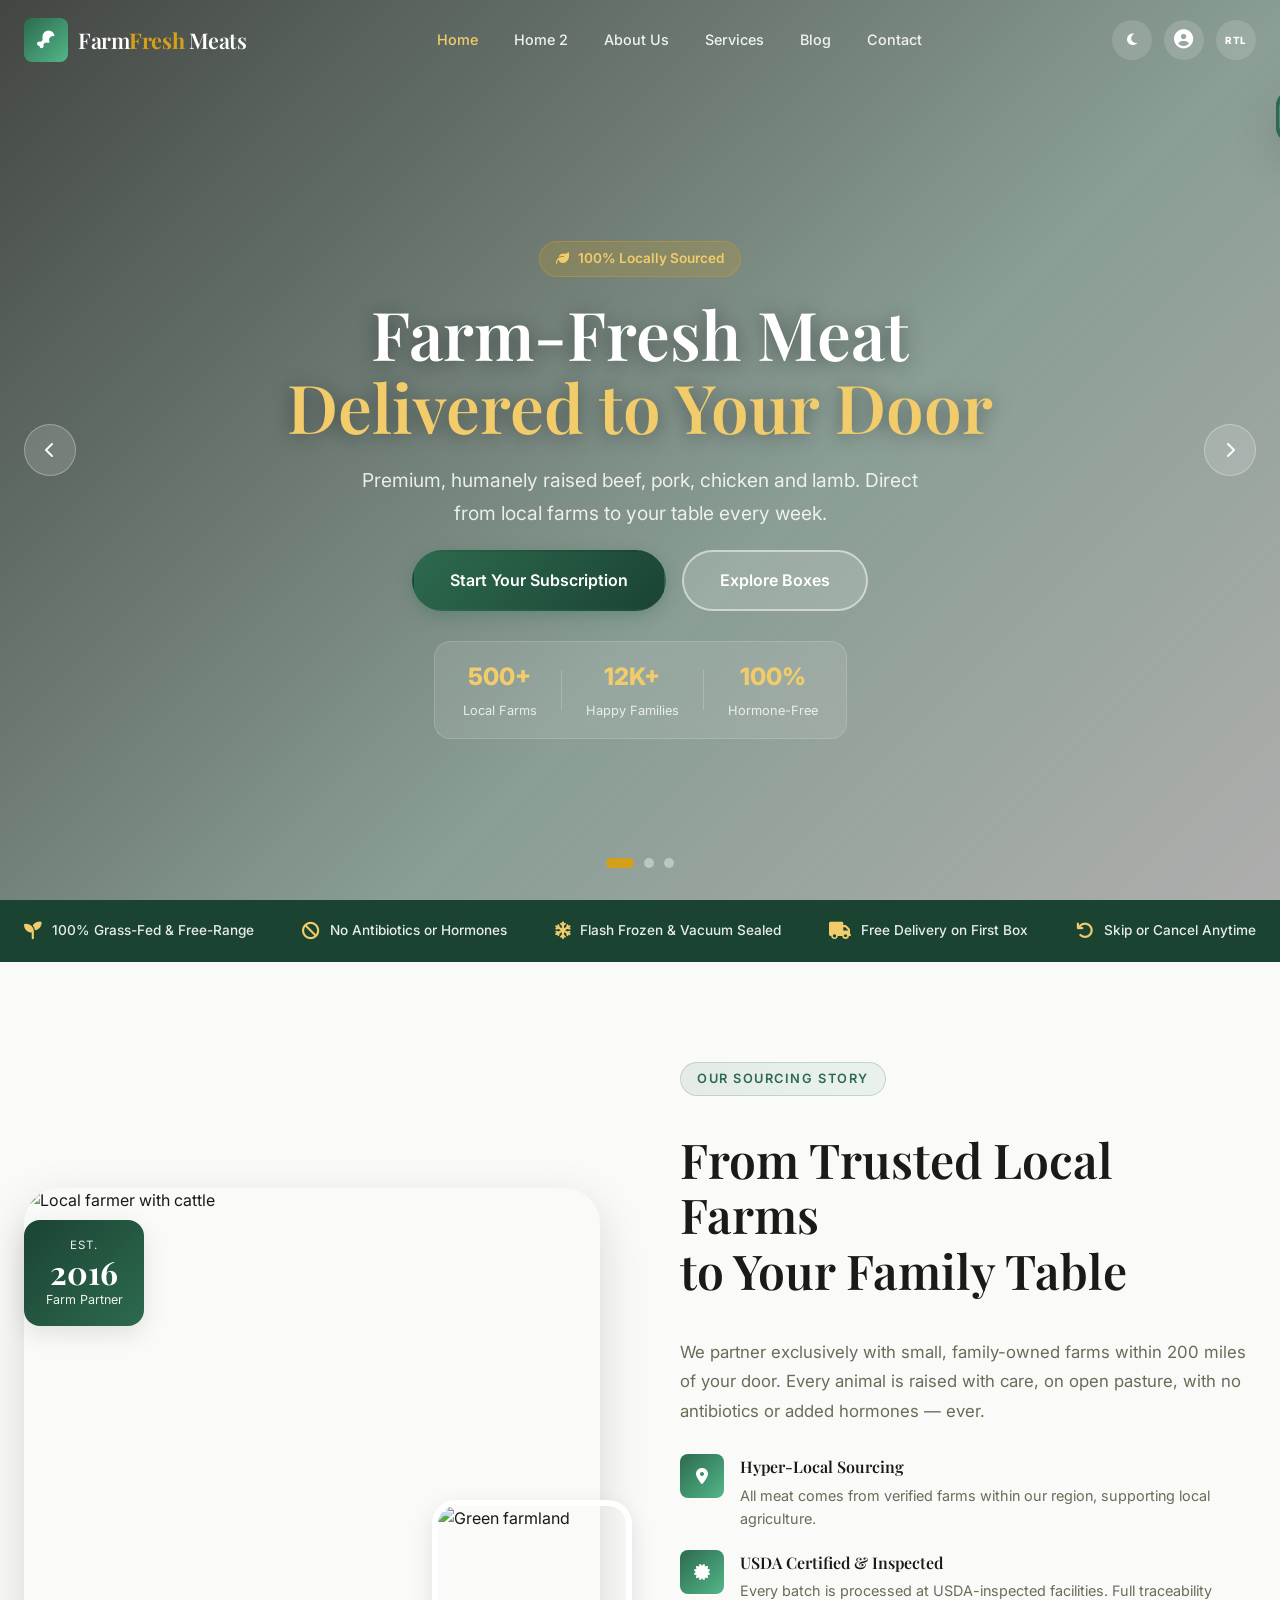
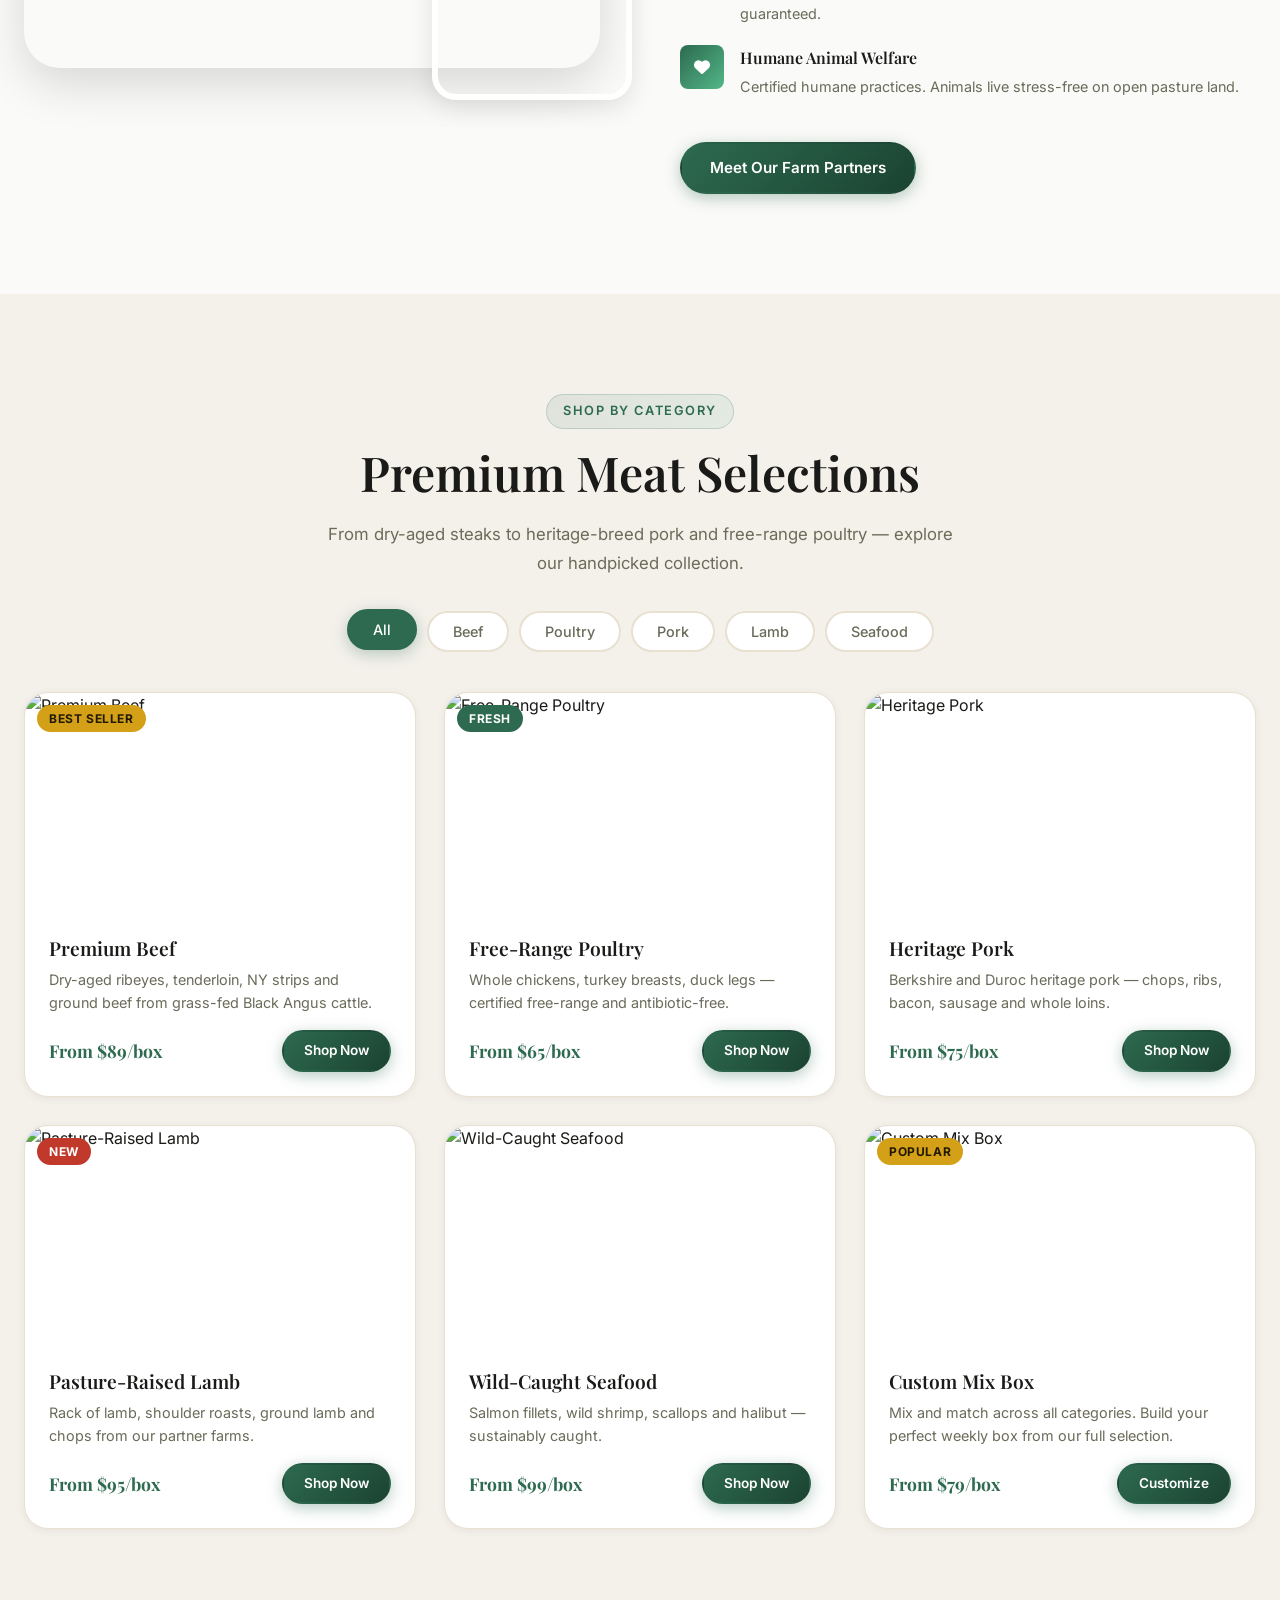
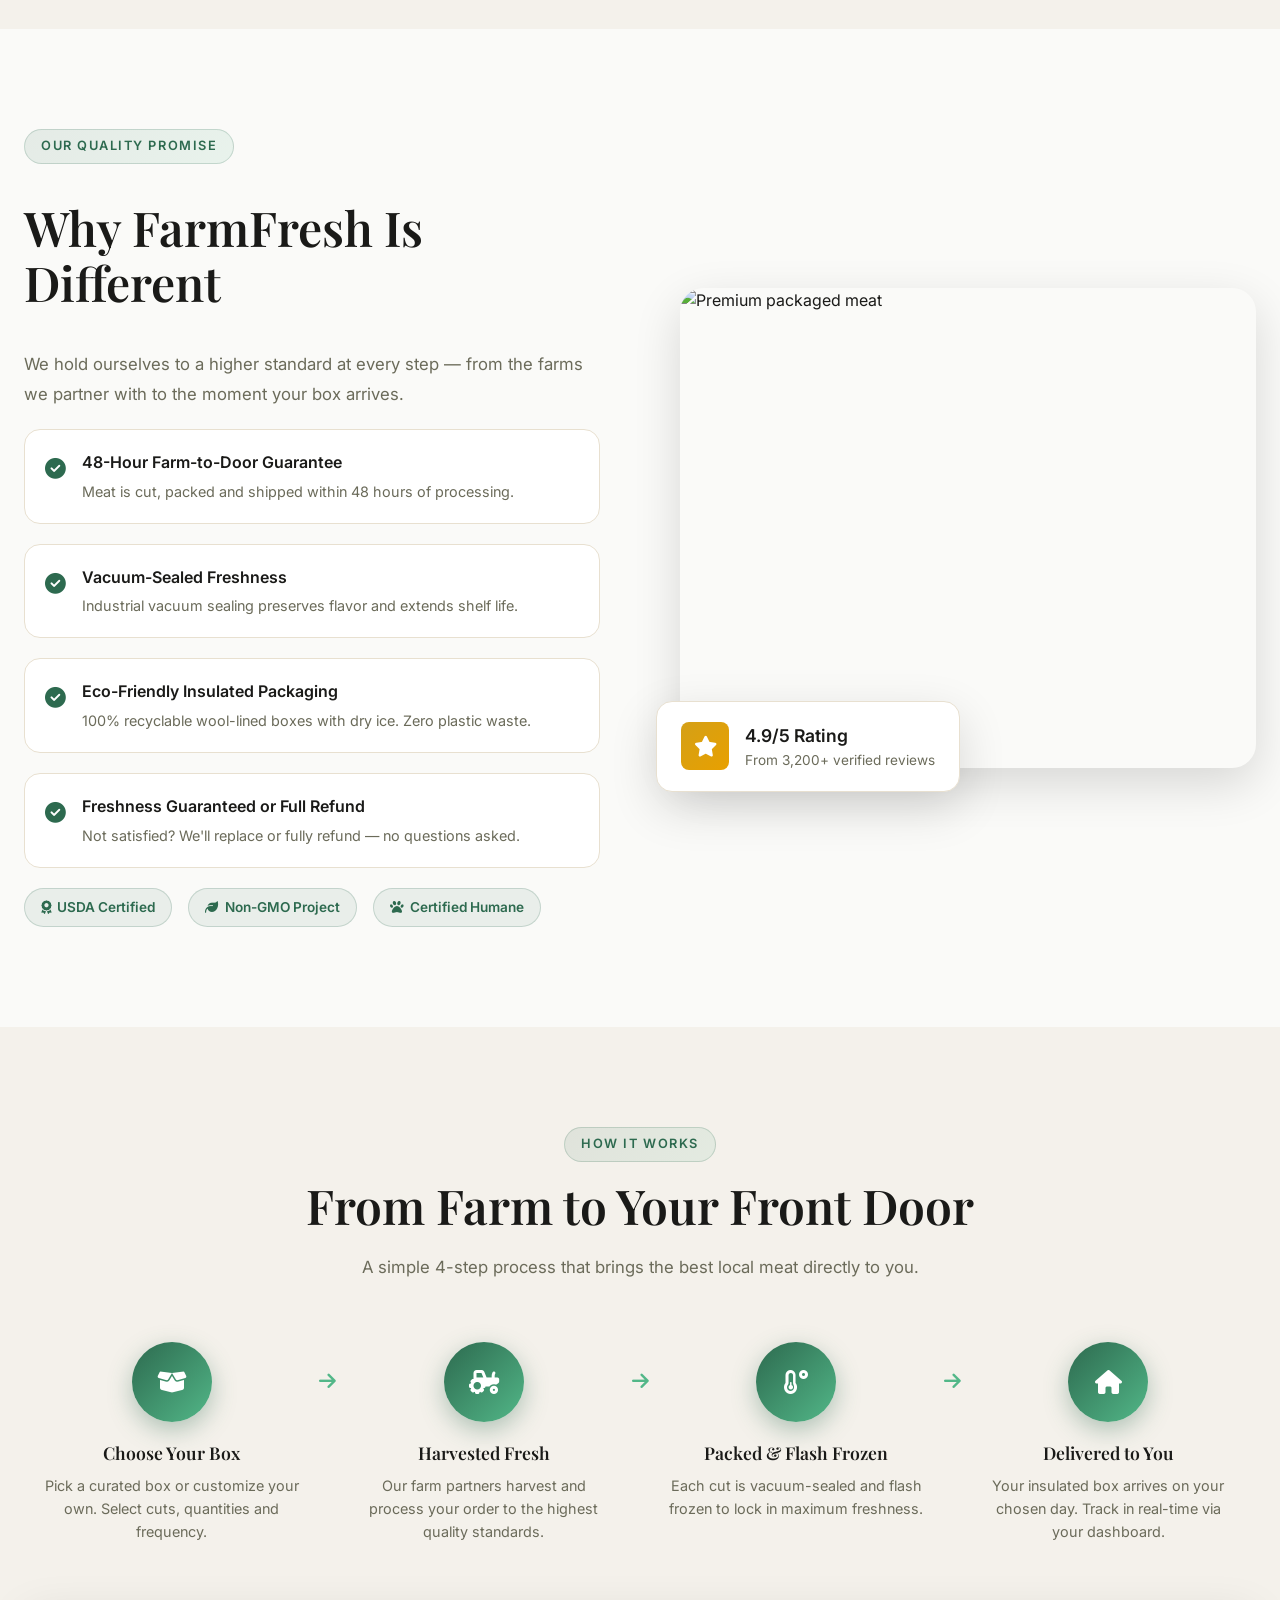
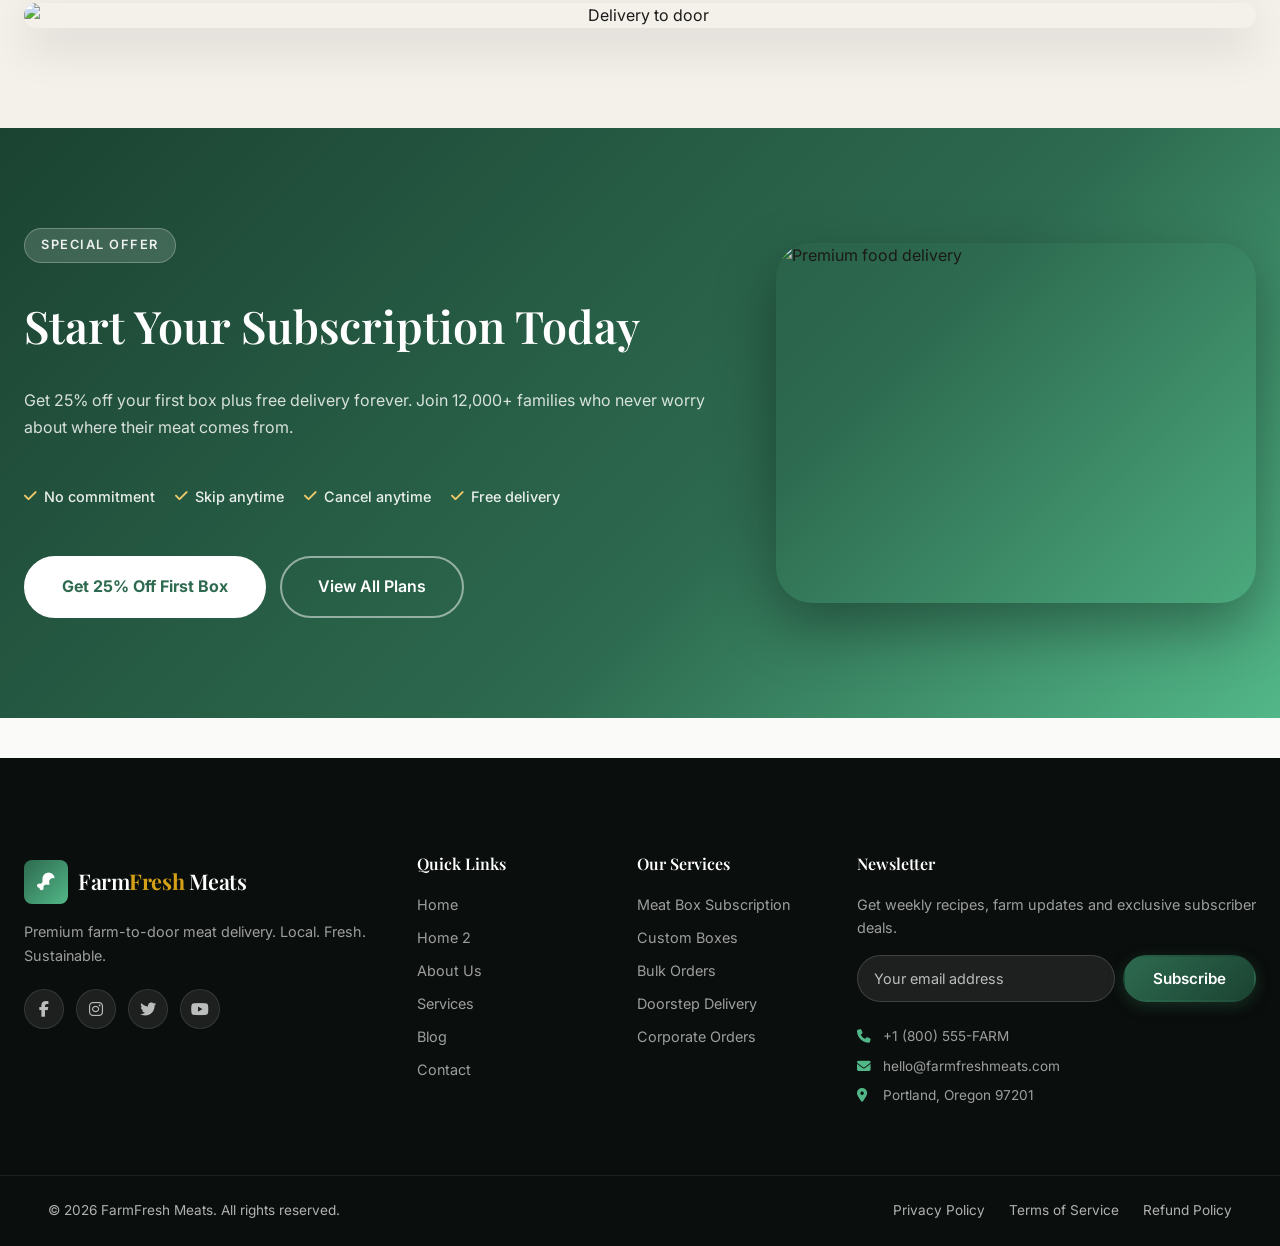
==== commit e6f9d4ed: "first commit" ====
--- a/index.html
+++ b/index.html
@@ -12,7 +12,7 @@
   <link rel="apple-touch-icon" href="favicon.svg" />
   <link rel="stylesheet" href="css/style.css" />
 </head>
-<body>
+<body class="page-home">
 
 <!-- ===== NAVBAR ===== -->
 <nav class="navbar" id="navbar">
--- a/css/style.css
+++ b/css/style.css
@@ -93,6 +93,7 @@
 /* ===== TYPOGRAPHY ===== */
 h1, h2, h3, h4, h5, h6 {
   font-family: var(--font-head);
+  font-weight: 600;
   line-height: 1.2;
   color: var(--text);
 }
@@ -138,7 +139,7 @@
 
 .section-title {
   font-size: clamp(2rem, 4vw, 3rem);
-  font-weight: 700;
+  font-weight: 600;
   margin-bottom: 20px;
   line-height: 1.15;
 }
@@ -503,7 +504,7 @@
 .slide-title {
   font-size: clamp(2.5rem, 5.5vw, 4.2rem);
   color: #fff;
-  font-weight: 800;
+  font-weight: 600;
   line-height: 1.1;
   text-shadow: 0 2px 20px rgba(0,0,0,0.4);
 }
@@ -642,17 +643,19 @@
 
 .story-badge {
   position: absolute;
-  top: 30px;
-  right: -20px;
-  background: var(--accent);
-  color: #221a00;
+  top: 32px;
+  left: 0;
+  right: auto;
+  width: 120px;
+  background: linear-gradient(135deg, var(--primary-dark), var(--primary));
+  color: #fff;
   border-radius: var(--radius-md);
   padding: 16px 20px;
   text-align: center;
   box-shadow: var(--shadow-md);
 }
 .story-badge span { font-size: 0.75rem; display: block; opacity: 0.9; }
-.story-badge strong { font-size: 2rem; display: block; font-family: var(--font-head); line-height: 1; }
+.story-badge strong { font-size: 2rem; display: block; font-family: var(--font-head); line-height: 1.1; }
 
 .story-content {
   display: flex;
@@ -686,7 +689,7 @@
   flex-shrink: 0;
 }
 
-.story-feature strong { display: block; margin-bottom: 4px; font-family: var(--font-head); }
+.story-feature strong { display: block; margin-bottom: 4px; font-family: var(--font-head); font-weight: 600; }
 .story-feature p { font-size: 0.9rem; color: var(--text-muted); margin: 0; }
 
 /* ===== FILTER TABS ===== */
@@ -803,7 +806,7 @@
   flex-shrink: 0;
   margin-top: 2px;
 }
-.q-text strong { display: block; margin-bottom: 4px; }
+.q-text strong { display: block; margin-bottom: 4px; font-weight: 600; }
 .q-text p { font-size: 0.9rem; color: var(--text-muted); margin: 0; }
 
 .quality-certs {
@@ -857,7 +860,7 @@
   color: #fff;
   font-size: 1.3rem;
 }
-.quality-card strong { display: block; font-size: 1.1rem; }
+.quality-card strong { display: block; font-size: 1.1rem; font-weight: 600; }
 .quality-card p { font-size: 0.85rem; color: var(--text-muted); margin: 0; }
 
 /* ===== DELIVERY PROCESS ===== */
@@ -936,7 +939,7 @@
 .cta-title {
   font-size: clamp(2rem, 3.5vw, 2.8rem);
   color: #fff;
-  font-weight: 800;
+  font-weight: 600;
 }
 
 .cta-desc { color: rgba(255,255,255,0.85); font-size: 1.05rem; line-height: 1.7; }
@@ -970,6 +973,11 @@
 .footer {
   background: #0a0e0c;
   color: rgba(255,255,255,0.8);
+  margin-top: 0;
+}
+
+/* Homepage keeps the gap above the footer */
+body.page-home .footer {
   margin-top: 40px;
 }
 
@@ -1027,7 +1035,11 @@
   gap: 8px;
   margin-bottom: 24px;
 }
-.newsletter-form input {
+/* Footer-only styling: the footer sits on a dark surface, so its input and
+   placeholder are white. Page-level newsletter forms (e.g. the blog page
+   "Stay in the Loop" section) live on light surfaces and must NOT inherit
+   these colors — they use .newsletter-inline below. */
+.footer .newsletter-form input {
   flex: 1;
   padding: 12px 16px;
   background: rgba(255,255,255,0.08);
@@ -1036,8 +1048,41 @@
   color: #fff;
   font-size: 0.9rem;
 }
-.newsletter-form input::placeholder { color: rgba(255,255,255,0.7); opacity: 1; }
-.newsletter-form input:focus { border-color: var(--primary-light); }
+.footer .newsletter-form input::placeholder { color: rgba(255,255,255,0.7); opacity: 1; }
+.footer .newsletter-form input:focus { border-color: var(--primary-light); }
+
+/* Page-level newsletter form — theme-aware so the field text stays legible
+   on both the light and dark page surfaces */
+.newsletter-inline {
+  display: flex;
+  gap: 12px;
+  max-width: 500px;
+  margin: 0 auto;
+}
+.newsletter-inline input {
+  flex: 1;
+  min-width: 0;
+  padding: 14px 20px;
+  background: var(--surface);
+  border: 2px solid var(--border);
+  border-radius: 50px;
+  font-size: 0.95rem;
+  color: var(--text);
+  font-family: var(--font-body);
+  transition: border-color var(--transition), box-shadow var(--transition);
+}
+.newsletter-inline input::placeholder { color: var(--text-muted); opacity: 1; }
+.newsletter-inline input:focus {
+  border-color: var(--primary);
+  box-shadow: 0 0 0 3px rgba(45,106,79,0.12);
+  outline: none;
+}
+[data-theme="dark"] .newsletter-inline input { border-color: #3a4d41; }
+[data-theme="dark"] .newsletter-inline input::placeholder { color: #9faca1; opacity: 1; }
+[data-theme="dark"] .newsletter-inline input:focus {
+  border-color: #7dd3a5;
+  box-shadow: 0 0 0 3px rgba(125,211,165,0.18);
+}
 
 .footer-contact-info p {
   display: flex;
@@ -1175,7 +1220,7 @@
   box-shadow: 0 0 0 4px rgba(45,106,79,0.1);
   background: var(--bg);
 }
-.form-control::placeholder { color: var(--text-light); }
+.form-control::placeholder { color: var(--text-muted); opacity: 1; }
 .form-control.error { border-color: var(--red-meat); }
 .form-error { font-size: 0.8rem; color: var(--red-meat); margin-top: 4px; display: none; }
 .form-control.error + .form-error { display: block; }
@@ -1326,7 +1371,7 @@
 .sidebar-user-role { font-size: 0.78rem; color: var(--text-muted); }
 
 .sidebar-nav { padding: 16px 12px; flex: 1; }
-.sidebar-section-title { font-size: 0.72rem; font-weight: 700; text-transform: uppercase; letter-spacing: 0.1em; color: var(--text-light); padding: 8px 12px 4px; }
+.sidebar-section-title { font-size: 0.72rem; font-weight: 600; text-transform: uppercase; letter-spacing: 0.1em; color: var(--text-light); padding: 8px 12px 4px; }
 
 .sidebar-link {
   display: flex;
@@ -1460,7 +1505,7 @@
   gap: 16px;
   flex-wrap: wrap;
 }
-.table-title { font-size: 1rem; font-weight: 700; }
+.table-title { font-size: 1rem; font-weight: 600; }
 .table-actions-bar { display: flex; gap: 10px; }
 
 /* Progress Bar */
@@ -1595,7 +1640,7 @@
 .toast-icon { font-size: 1.3rem; }
 .toast-icon.success { color: var(--primary); }
 .toast-icon.error { color: var(--red-meat); }
-.toast-content strong { display: block; font-size: 0.9rem; }
+.toast-content strong { display: block; font-size: 0.9rem; font-weight: 600; }
 .toast-content span { font-size: 0.82rem; color: var(--text-muted); }
 .toast-close { margin-left: auto; color: var(--text-muted); cursor: pointer; }
 
@@ -1611,7 +1656,7 @@
 
 /* ===== RTL SUPPORT ===== */
 [dir="rtl"] .story-img-secondary { right: auto; left: -40px; }
-[dir="rtl"] .story-badge { right: auto; left: -20px; }
+[dir="rtl"] .story-badge { right: 0; left: auto; }
 [dir="rtl"] .process-connector { transform: rotate(180deg); }
 [dir="rtl"] .sidebar { border-right: none; border-left: 1px solid var(--border); }
 [dir="rtl"] .faq-item.open .faq-icon { transform: rotate(-45deg); }
@@ -1624,7 +1669,6 @@
   .nav-actions { gap: 8px; }
   .story-grid, .quality-grid, .cta-inner { grid-template-columns: 1fr; gap: 48px; }
   .story-img-secondary { right: 0; bottom: -20px; width: 160px; height: 130px; }
-  .story-badge { right: -10px; }
   .categories-grid { grid-template-columns: repeat(2, 1fr); }
   .kpi-grid { grid-template-columns: repeat(2, 1fr); }
   .footer-top { grid-template-columns: 1fr 1fr; }
@@ -1720,7 +1764,7 @@
 .story-img-main img{width:100%;height:100%;object-fit:cover}
 .story-img-secondary{position:absolute;bottom:-32px;right:-32px;width:200px;height:200px;border-radius:var(--radius-lg);overflow:hidden;border:6px solid var(--surface);box-shadow:var(--shadow-md)}
 .story-img-secondary img{width:100%;height:100%;object-fit:cover}
-.story-badge{position:absolute;top:32px;left:-24px;background:linear-gradient(135deg,var(--primary-dark),var(--primary));color:#fff;border-radius:var(--radius-md);padding:16px 20px;text-align:center;box-shadow:var(--shadow-md)}
+.story-badge{position:absolute;top:32px;left:0;right:auto;width:120px;background:linear-gradient(135deg,var(--primary-dark),var(--primary));color:#fff;border-radius:var(--radius-md);padding:16px 20px;text-align:center;box-shadow:var(--shadow-md)}
 .story-badge .badge-year{font-size:.72rem;letter-spacing:.1em;text-transform:uppercase;opacity:.92;display:block;color:#fff}
 .story-badge strong{font-size:2rem;font-family:var(--font-head);display:block;line-height:1.1;color:#fff}
 .story-badge span{font-size:.78rem;opacity:.92;color:#fff}
@@ -1756,7 +1800,7 @@
 /* DATA TABLE */
 .table-wrap{background:var(--surface);border-radius:var(--radius-lg);border:1px solid var(--border);box-shadow:var(--shadow-sm);overflow:hidden;overflow-x:auto;max-width:100%;-webkit-overflow-scrolling:touch}
 .table-header{display:flex;align-items:center;justify-content:space-between;padding:16px 20px;border-bottom:1px solid var(--border);flex-wrap:wrap;gap:10px}
-.table-title{font-size:.95rem;font-weight:700}
+.table-title{font-size:.95rem;font-weight:600}
 .table-actions-bar{display:flex;gap:10px;align-items:center}
 .data-table{width:100%;border-collapse:collapse;font-size:.88rem}
 .data-table th{text-align:left;padding:12px 16px;background:var(--bg-alt);color:var(--text-muted);font-size:.75rem;font-weight:700;text-transform:uppercase;letter-spacing:.08em;border-bottom:1px solid var(--border);white-space:nowrap}
@@ -1770,7 +1814,7 @@
 .form-label{display:block;font-size:.85rem;font-weight:600;margin-bottom:7px;color:var(--text)}
 .form-control{width:100%;padding:12px 16px;background:var(--surface);border:2px solid var(--border);border-radius:var(--radius-md);font-size:.9rem;color:var(--text);font-family:var(--font-body);transition:border-color var(--transition),box-shadow var(--transition);display:block}
 .form-control:focus{border-color:var(--primary);box-shadow:0 0 0 3px rgba(45,106,79,.12);outline:none}
-.form-control::placeholder{color:var(--text-light)}
+.form-control::placeholder{color:var(--text-muted);opacity:1}
 textarea.form-control{resize:vertical;min-height:120px}
 select.form-control{-webkit-appearance:none;appearance:none}
 .form-error{display:none;font-size:.78rem;color:var(--red-meat);margin-top:5px}
@@ -1856,7 +1900,7 @@
 .toast.toast-error{border-left:4px solid var(--red-meat)}
 .toast.toast-info{border-left:4px solid #2980b9}
 .toast-icon{font-size:1.3rem;flex-shrink:0}
-.toast-title{font-size:.92rem;font-weight:700;display:block}
+.toast-title{font-size:.92rem;font-weight:600;display:block}
 .toast-msg{font-size:.82rem;color:var(--text-muted)}
 
 /* RESPONSIVE ADDITIONS */
@@ -2072,7 +2116,8 @@
 
 @media (max-width: 480px) {
   .section-title { font-size: 1.7rem; }
-  .footer { margin-top: 28px; }
+  .footer { margin-top: 0; }
+  body.page-home .footer { margin-top: 28px; }
   .section-desc { font-size: 0.92rem; }
   .footer-bottom-inner { flex-direction: column; text-align: center; justify-content: center; }
   .footer-legal { gap: 16px; flex-wrap: wrap; justify-content: center; }
@@ -2081,7 +2126,6 @@
   .testimonial-card { padding: 24px 20px; }
   .comment-item { flex-direction: column; }
   .cat-footer, .blog-footer { flex-wrap: wrap; gap: 10px; }
-  .story-badge { left: 0 !important; right: auto !important; }
   .story-img-secondary { right: 0 !important; }
   .quality-img { height: 320px; }
   .quality-card, [dir="rtl"] .quality-card { left: 12px !important; right: 12px !important; bottom: 12px !important; padding: 14px 16px; gap: 12px; }
@@ -2119,7 +2163,6 @@
   .quality-img { height: 260px; }
   .quality-card strong { font-size: 1rem; }
   .story-img-secondary { width: 120px; height: 100px; right: 0; bottom: -12px; }
-  .story-badge { right: 0; }
   .comment-bubble { padding: 14px; }
   .tip-box { padding: 18px; margin: 24px 0; }
 }
